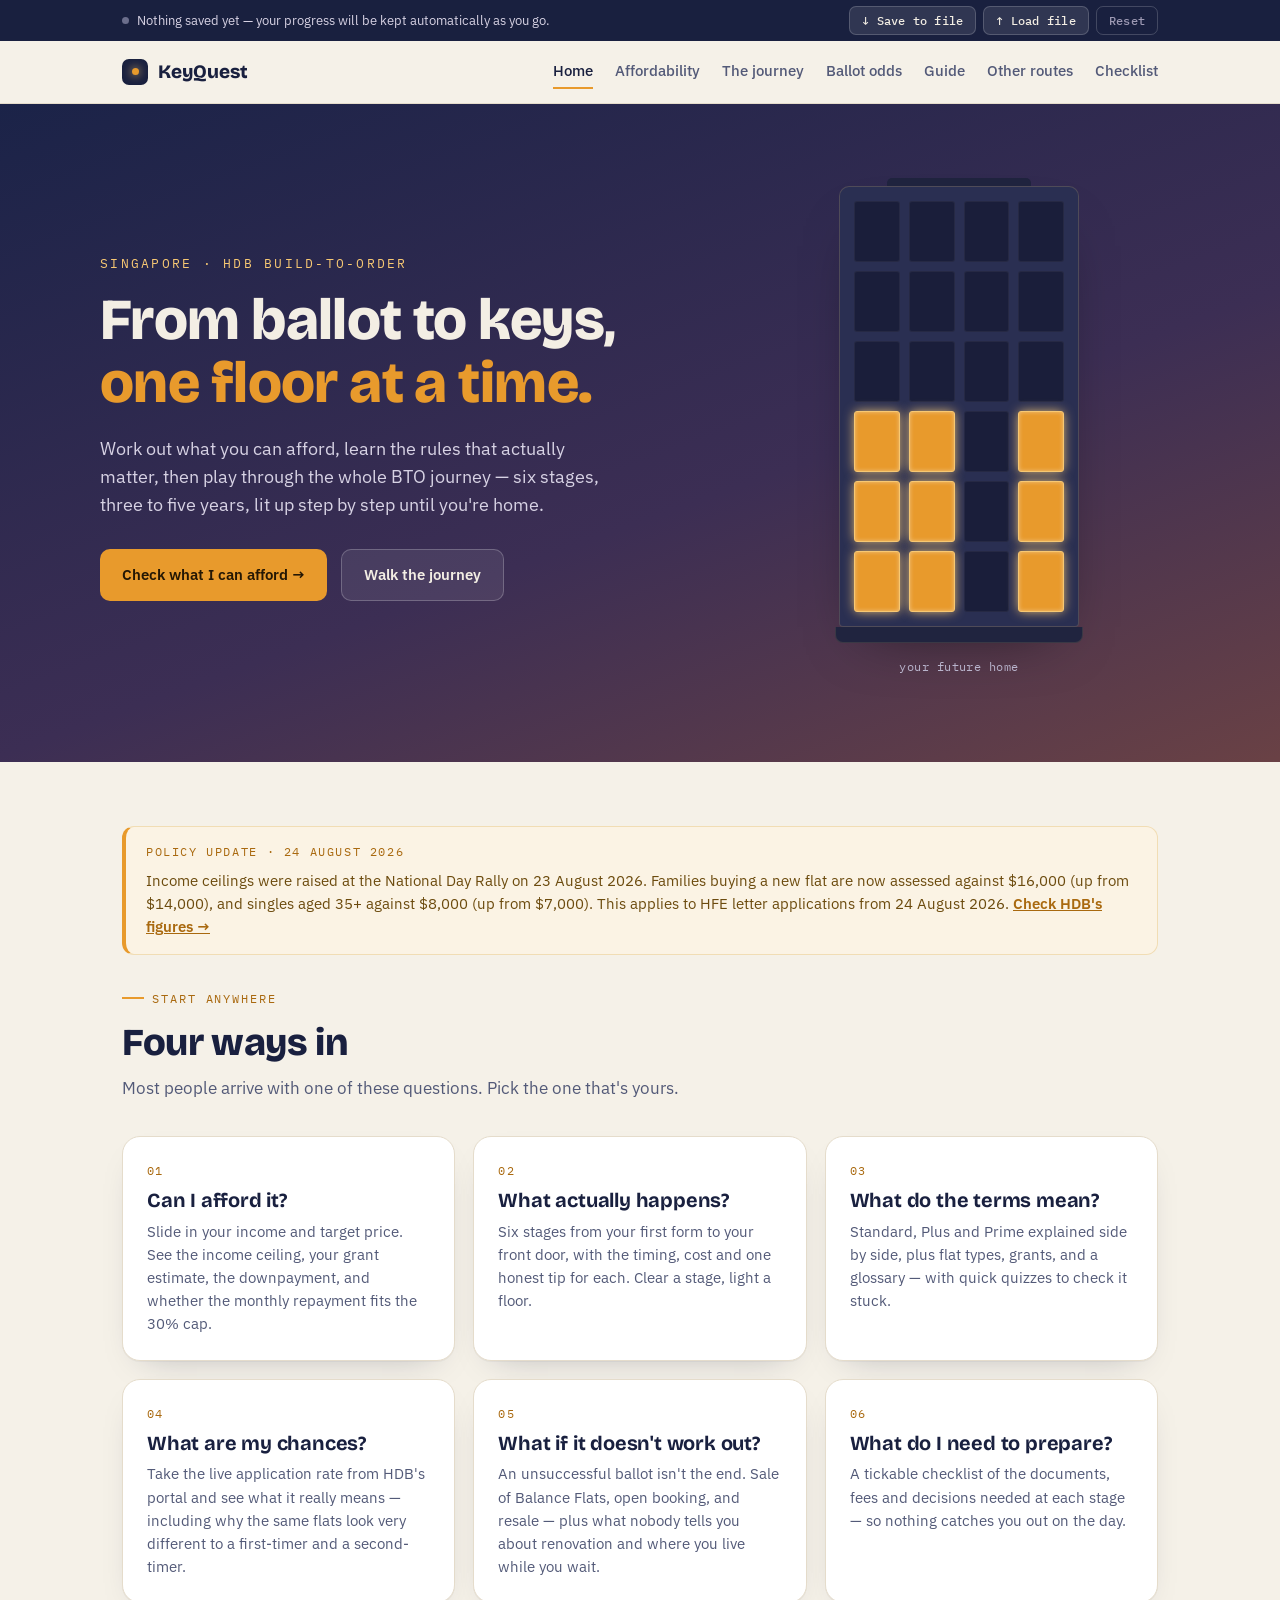
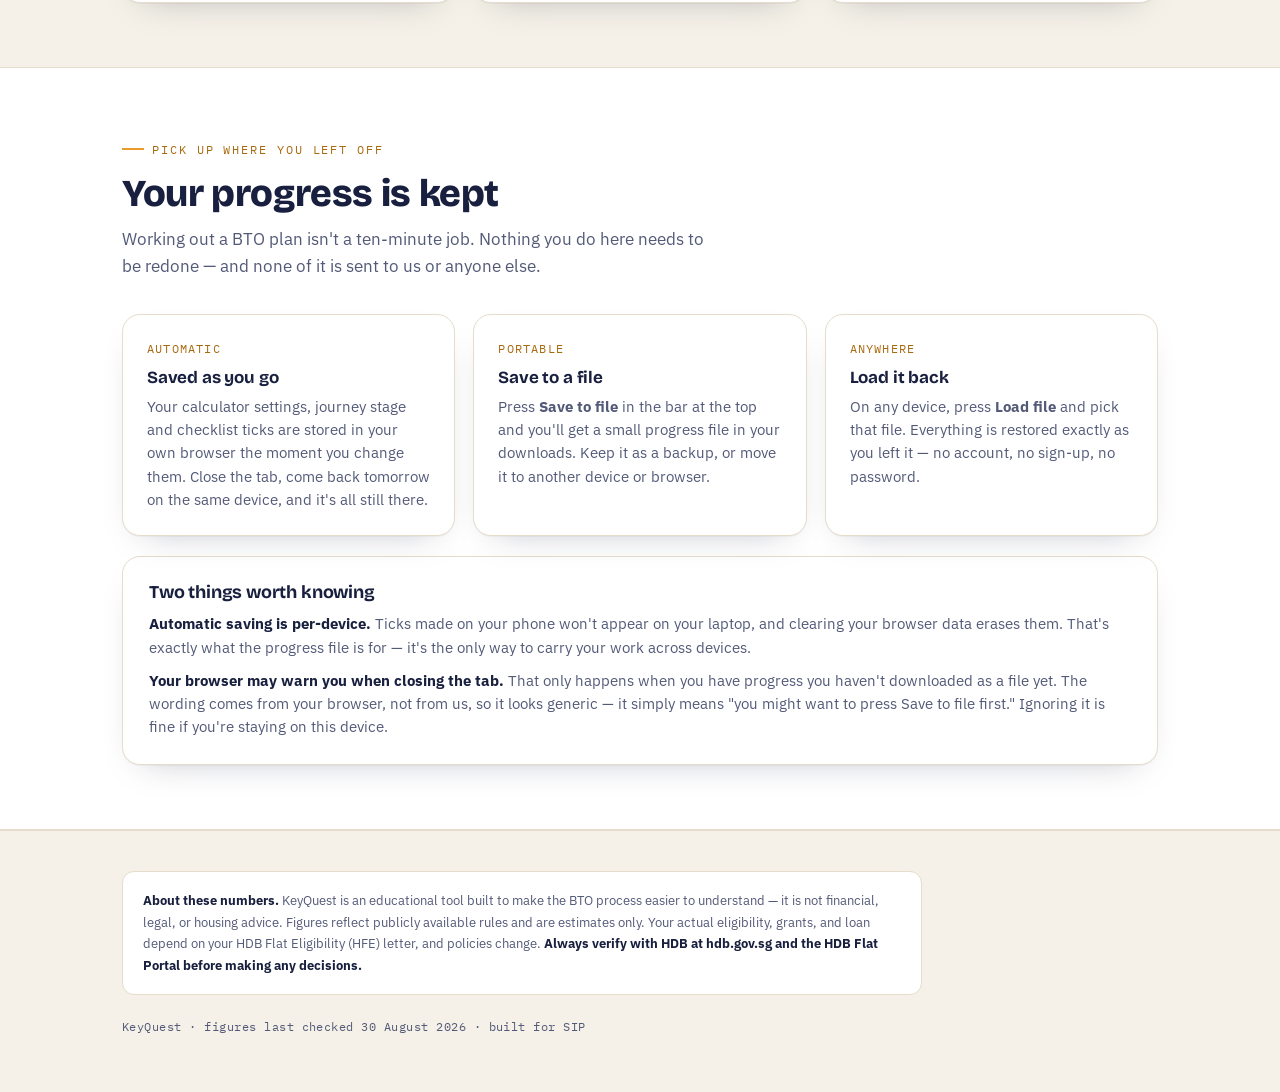
==== index.html @ 80fadc9e "list scheme can get priority access" ====
<!DOCTYPE html>
<html lang="en">
<head>
<meta charset="UTF-8">
<meta name="viewport" content="width=device-width, initial-scale=1.0">
<title>KeyQuest — Your BTO journey, from ballot to keys</title>
<meta name="description" content="An interactive guide to Singapore's HDB BTO process. Check what you can afford, walk through all six stages, and learn the rules before you apply.">
<!-- how the link looks when shared -->
<meta property="og:type" content="website">
<meta property="og:site_name" content="KeyQuest">
<meta property="og:title" content="KeyQuest — Your BTO journey, from ballot to keys">
<meta property="og:description" content="An interactive guide to Singapore's HDB BTO process. Check what you can afford, walk through all six stages, and learn the rules before you apply.">
<meta property="og:image" content="https://lekerxun149.github.io/SIP_BTO/img/preview.png">
<meta property="og:image:width" content="1200">
<meta property="og:image:height" content="630">
<meta property="og:url" content="https://lekerxun149.github.io/SIP_BTO/">
<meta name="twitter:card" content="summary_large_image">
<meta name="twitter:title" content="KeyQuest — Your BTO journey, from ballot to keys">
<meta name="twitter:description" content="An interactive guide to Singapore's HDB BTO process. Check what you can afford, walk through all six stages, and learn the rules before you apply.">
<meta name="twitter:image" content="https://lekerxun149.github.io/SIP_BTO/img/preview.png">
<link rel="icon" href="img/favicon.ico" sizes="any">
<link rel="icon" type="image/png" sizes="32x32" href="img/favicon-32.png">
<link rel="apple-touch-icon" href="img/apple-touch-icon.png">
<meta name="theme-color" content="#19203F">

<link rel="preconnect" href="https://fonts.googleapis.com">
<link rel="preconnect" href="https://fonts.gstatic.com" crossorigin>
<link href="https://fonts.googleapis.com/css2?family=Bricolage+Grotesque:opsz,wght@12..96,500;12..96,700;12..96,800&family=IBM+Plex+Mono:wght@400;500;600&family=IBM+Plex+Sans:wght@400;500;600&display=swap" rel="stylesheet">
<link rel="stylesheet" href="css/style.css?v=0.7">
</head>
<body>

<header class="hero">
  <div class="wrap hero-in">
    <div>
      <div class="eyebrow">Singapore · HDB Build-To-Order</div>
      <h1>From ballot to keys, <em>one floor at a time.</em></h1>
      <p>Work out what you can afford, learn the rules that actually matter, then play through the whole BTO journey — six stages, three to five years, lit up step by step until you're home.</p>
      <div class="cta-row">
        <a class="btn btn-amber" href="calculator.html">Check what I can afford →</a>
        <a class="btn btn-ghost" href="journey.html">Walk the journey</a>
      </div>
    </div>
    <div class="block" aria-hidden="true">
      <div class="block-cap"></div>
      <div class="block-body" id="heroBlock"></div>
      <div class="block-base"></div>
      <div class="block-label">your future home</div>
    </div>
  </div>
</header>

<section>
  <div class="wrap">
    <div class="notice-slot"></div>
    <div class="sec-head">
      <div class="sec-eyebrow">Start anywhere</div>
      <h2>Four ways in</h2>
      <p>Most people arrive with one of these questions. Pick the one that's yours.</p>
    </div>

    <div class="cards3">
      <a class="card" href="calculator.html">
        <div class="card-no">01</div>
        <h3>Can I afford it?</h3>
        <p>Slide in your income and target price. See the income ceiling, your grant estimate, the downpayment, and whether the monthly repayment fits the 30% cap.</p>
      </a>
      <a class="card" href="journey.html">
        <div class="card-no">02</div>
        <h3>What actually happens?</h3>
        <p>Six stages from your first form to your front door, with the timing, cost and one honest tip for each. Clear a stage, light a floor.</p>
      </a>
      <a class="card" href="guide.html">
        <div class="card-no">03</div>
        <h3>What do the terms mean?</h3>
        <p>Standard, Plus and Prime explained side by side, plus flat types, grants, and a glossary — with quick quizzes to check it stuck.</p>
      </a>
    </div>

    <div class="cards3" style="margin-top:18px">
      <a class="card" href="ballot.html">
        <div class="card-no">04</div>
        <h3>What are my chances?</h3>
        <p>Take the live application rate from HDB's portal and see what it really means — including why the same flats look very different to a first-timer and a second-timer.</p>
      </a>
      <a class="card" href="options.html">
        <div class="card-no">05</div>
        <h3>What if it doesn't work out?</h3>
        <p>An unsuccessful ballot isn't the end. Sale of Balance Flats, open booking, and resale — plus what nobody tells you about renovation and where you live while you wait.</p>
      </a>
      <a class="card" href="checklist.html">
        <div class="card-no">06</div>
        <h3>What do I need to prepare?</h3>
        <p>A tickable checklist of the documents, fees and decisions needed at each stage — so nothing catches you out on the day.</p>
      </a>
    </div>
  </div>
</section>

<section style="background:#fff; border-top:1px solid var(--line); border-bottom:1px solid var(--line)">
  <div class="wrap">
    <div class="sec-head">
      <div class="sec-eyebrow">Pick up where you left off</div>
      <h2>Your progress is kept</h2>
      <p>Working out a BTO plan isn't a ten-minute job. Nothing you do here needs to be redone — and none of it is sent to us or anyone else.</p>
    </div>

    <div class="save-explain">
      <div class="card">
        <div class="card-no">AUTOMATIC</div>
        <h3>Saved as you go</h3>
        <p>Your calculator settings, journey stage and checklist ticks are stored in your own browser the moment you change them. Close the tab, come back tomorrow on the same device, and it's all still there.</p>
      </div>
      <div class="card">
        <div class="card-no">PORTABLE</div>
        <h3>Save to a file</h3>
        <p>Press <b>Save to file</b> in the bar at the top and you'll get a small progress file in your downloads. Keep it as a backup, or move it to another device or browser.</p>
      </div>
      <div class="card">
        <div class="card-no">ANYWHERE</div>
        <h3>Load it back</h3>
        <p>On any device, press <b>Load file</b> and pick that file. Everything is restored exactly as you left it — no account, no sign-up, no password.</p>
      </div>
    </div>

    <div class="panel" style="margin-top:20px">
      <h3 style="font-size:18px; margin-bottom:10px">Two things worth knowing</h3>
      <p style="color:var(--ink-soft); font-size:14.5px; margin:0 0 10px">
        <b style="color:var(--ink)">Automatic saving is per-device.</b>
        Ticks made on your phone won't appear on your laptop, and clearing your browser data erases them.
        That's exactly what the progress file is for — it's the only way to carry your work across devices.
      </p>
      <p style="color:var(--ink-soft); font-size:14.5px; margin:0">
        <b style="color:var(--ink)">Your browser may warn you when closing the tab.</b>
        That only happens when you have progress you haven't downloaded as a file yet.
        The wording comes from your browser, not from us, so it looks generic — it simply means
        "you might want to press Save to file first." Ignoring it is fine if you're staying on this device.
      </p>
    </div>
  </div>
</section>

<script src="data/bto-data.js?v=0.7"></script>
<script src="js/block.js?v=0.7"></script>
<script src="js/progress.js?v=0.7"></script>
<script src="js/nav.js?v=0.7"></script>
<script src="js/sources.js?v=0.7"></script>
<script>
  const heroBlock = document.getElementById("heroBlock");
  buildBlock(heroBlock, 6, 4);
  lightFloors(heroBlock, 3);
</script>
</body>
</html>
---- css/style.css ----
/* ============================================================
   KeyQuest — shared stylesheet
   Every page loads this file. Edit colours/fonts here once
   and all five pages change together.
   ============================================================ */

:root{
  /* colour tokens */
  --paper:#F5F1E8; --surface:#FFFFFF; --ink:#19203F; --ink-soft:#535A78;
  --amber:#E89A2C; --amber-deep:#A9690F; --amber-glow:#F7C873;
  --line:#E5DCCB; --ok:#2E7D5B; --warn:#C2552E;
  --dusk-a:#1B2348; --dusk-b:#3C2E54; --dusk-c:#8A4F3A;
  /* shape tokens */
  --r:12px; --r-lg:18px;
  --shadow:0 1px 0 rgba(25,32,63,.04), 0 14px 34px -22px rgba(25,32,63,.35);
}

*{box-sizing:border-box}
html{scroll-behavior:smooth}
body{
  margin:0; background:var(--paper); color:var(--ink);
  font-family:"IBM Plex Sans",system-ui,sans-serif; line-height:1.6;
  -webkit-font-smoothing:antialiased;
}
h1,h2,h3{font-family:"Bricolage Grotesque",sans-serif; line-height:1.08; letter-spacing:-.01em; margin:0}
.mono{font-family:"IBM Plex Mono",monospace; font-variant-numeric:tabular-nums}
a{color:inherit}
.wrap{max-width:1080px; margin:0 auto; padding:0 22px}
:focus-visible{outline:3px solid var(--amber); outline-offset:2px; border-radius:4px}
@media(prefers-reduced-motion:reduce){*{transition:none!important; scroll-behavior:auto!important}}

/* ---------- shared nav (injected by js/nav.js) ---------- */
nav{position:sticky; top:0; z-index:50; background:rgba(245,241,232,.9);
  backdrop-filter:blur(10px); border-bottom:1px solid var(--line)}
.nav-in{display:flex; align-items:center; justify-content:space-between; height:62px; gap:16px}
.brand{display:flex; align-items:center; gap:10px; font-family:"Bricolage Grotesque",sans-serif;
  font-weight:800; font-size:19px; text-decoration:none; white-space:nowrap}
.key-dot{width:26px; height:26px; border-radius:7px; background:var(--ink); display:grid; place-items:center; flex:none}
.key-dot span{width:7px; height:7px; border-radius:50%; background:var(--amber); box-shadow:0 0 10px var(--amber-glow)}
.nav-links{display:flex; gap:22px; font-size:14.5px; font-weight:500; overflow-x:auto; scrollbar-width:none}
.nav-links::-webkit-scrollbar{display:none}
.nav-links a{text-decoration:none; color:var(--ink-soft); white-space:nowrap; padding:4px 0; border-bottom:2px solid transparent}
.nav-links a:hover{color:var(--ink)}
.nav-links a.active{color:var(--ink); border-bottom-color:var(--amber)}

/* ---------- page header (inner pages) ---------- */
.page-head{background:linear-gradient(160deg,var(--dusk-a) 0%,var(--dusk-b) 100%); color:#F3EEE4; padding:52px 0 56px}
.page-head h1{font-size:clamp(30px,4.6vw,44px); font-weight:800}
.page-head p{color:#D7D2E4; font-size:17px; max-width:56ch; margin:16px 0 0}
.eyebrow{font-family:"IBM Plex Mono",monospace; font-size:12.5px; letter-spacing:.18em;
  text-transform:uppercase; color:var(--amber-glow); margin-bottom:16px}

/* ---------- hero (homepage only) ---------- */
.hero{background:linear-gradient(160deg,var(--dusk-a) 0%,var(--dusk-b) 58%,var(--dusk-c) 130%); color:#F3EEE4; overflow:hidden}
.hero-in{display:grid; grid-template-columns:1.15fr .85fr; gap:40px; align-items:center; padding:74px 0 86px}
.hero h1{font-size:clamp(34px,5.4vw,58px); font-weight:800}
.hero h1 em{font-style:normal; color:var(--amber)}
.hero p{font-size:17.5px; color:#D7D2E4; max-width:46ch; margin:20px 0 30px}
@media(max-width:860px){.hero-in{grid-template-columns:1fr; padding:54px 0 64px}}

/* ---------- buttons ---------- */
.cta-row{display:flex; gap:14px; flex-wrap:wrap}
.btn{display:inline-flex; align-items:center; gap:9px; border:none; cursor:pointer; font-family:inherit;
  font-weight:600; font-size:15px; padding:13px 22px; border-radius:10px; text-decoration:none;
  transition:transform .15s ease, background .15s ease}
.btn-amber{background:var(--amber); color:#241704}
.btn-amber:hover{background:var(--amber-glow); transform:translateY(-1px)}
.btn-ghost{background:rgba(255,255,255,.08); color:#F3EEE4; border:1px solid rgba(255,255,255,.22)}
.btn-ghost:hover{background:rgba(255,255,255,.16)}
.btn-dark{background:var(--ink); color:#fff}
.btn-dark:hover{background:#272f55; transform:translateY(-1px)}
.btn-dark:disabled,.btn-line:disabled{opacity:.35; cursor:not-allowed; transform:none}
.btn-line{background:none; border:1px solid var(--line); color:var(--ink)}
.btn-line:hover{background:var(--paper)}

/* ---------- block facade (the signature element) ---------- */
.block{position:relative; margin:0 auto; width:240px}
.block-body{background:#2A2F52; border:1px solid rgba(247,200,115,.18); border-radius:10px 10px 4px 4px;
  padding:14px; box-shadow:0 30px 60px -30px rgba(0,0,0,.6)}
.floor{display:grid; grid-template-columns:repeat(4,1fr); gap:9px; margin-bottom:9px}
.floor:last-child{margin-bottom:0}
.win{aspect-ratio:3/4; border-radius:3px; background:#1A1E3A; border:1px solid rgba(255,255,255,.05);
  transition:background .5s ease, box-shadow .5s ease}
.floor.lit .win{background:var(--amber); border-color:var(--amber-glow);
  box-shadow:0 0 12px -1px var(--amber-glow), inset 0 0 4px rgba(255,255,255,.4)}
.floor.lit .win:nth-child(3){background:#1A1E3A; box-shadow:none; border-color:rgba(255,255,255,.05)}
.block-base{height:16px; background:#20243f; border-radius:0 0 8px 8px; margin:0 -4px;
  border:1px solid rgba(247,200,115,.12); border-top:none}
.block-cap{height:8px; width:60%; margin:0 auto; background:#20243f; border-radius:5px 5px 0 0}
.block-label{text-align:center; font-family:"IBM Plex Mono",monospace; font-size:12px; color:#B9B4CC;
  margin-top:14px; letter-spacing:.04em}

/* ---------- sections ---------- */
section{padding:64px 0}
.sec-head{max-width:60ch; margin-bottom:34px}
.sec-eyebrow{display:inline-flex; align-items:center; gap:8px; font-family:"IBM Plex Mono",monospace;
  font-size:12px; letter-spacing:.16em; text-transform:uppercase; color:var(--amber-deep); margin-bottom:14px}
.sec-eyebrow::before{content:""; width:22px; height:2px; background:var(--amber)}
.sec-head h2{font-size:clamp(26px,3.4vw,38px); font-weight:800}
.sec-head p{color:var(--ink-soft); font-size:17px; margin-top:12px}

/* ---------- cards & panels ---------- */
.panel{background:var(--surface); border:1px solid var(--line); border-radius:var(--r-lg);
  padding:26px; box-shadow:var(--shadow)}
.cards3{display:grid; grid-template-columns:repeat(3,1fr); gap:18px}
@media(max-width:820px){.cards3{grid-template-columns:1fr}}
.card{background:var(--surface); border:1px solid var(--line); border-radius:var(--r-lg);
  padding:24px; box-shadow:var(--shadow); text-decoration:none; display:block;
  transition:transform .15s ease, border-color .15s ease}
a.card:hover{transform:translateY(-3px); border-color:var(--amber)}
.card h3{font-size:20px; margin-bottom:8px}
.card p{color:var(--ink-soft); font-size:14.5px; margin:0}
.card .card-no{font-family:"IBM Plex Mono",monospace; font-size:12px; color:var(--amber-deep);
  letter-spacing:.1em; margin-bottom:10px}

/* ---------- form controls ---------- */
.field{margin-bottom:20px}
.field:last-child{margin-bottom:0}
.field label{display:flex; justify-content:space-between; align-items:baseline;
  font-weight:600; font-size:14.5px; margin-bottom:9px}
.field .val{font-family:"IBM Plex Mono",monospace; color:var(--amber-deep); font-size:15px}
input[type=range]{width:100%; height:6px; -webkit-appearance:none; appearance:none;
  background:var(--line); border-radius:99px; outline:none}
input[type=range]::-webkit-slider-thumb{-webkit-appearance:none; width:20px; height:20px; border-radius:50%;
  background:var(--amber); border:3px solid #fff; box-shadow:0 1px 6px rgba(168,105,15,.5); cursor:pointer}
input[type=range]::-moz-range-thumb{width:20px; height:20px; border-radius:50%; background:var(--amber);
  border:3px solid #fff; cursor:pointer}
.seg{display:inline-flex; background:var(--paper); border:1px solid var(--line);
  border-radius:9px; padding:3px; gap:3px; flex-wrap:wrap}
.seg button{border:none; background:none; font-family:inherit; font-weight:600; font-size:13.5px;
  color:var(--ink-soft); padding:7px 14px; border-radius:7px; cursor:pointer}
.seg button.on{background:var(--ink); color:#fff}
.hint{font-size:12.5px; color:var(--ink-soft); margin-top:7px}

/* ---------- calculator results ---------- */
.calc{display:grid; grid-template-columns:1fr 1.05fr; gap:26px; align-items:start}
@media(max-width:860px){.calc{grid-template-columns:1fr}}
.results{display:flex; flex-direction:column; gap:14px}
.verdict{border-radius:var(--r-lg); padding:20px 22px; border:1px solid var(--line);
  background:var(--surface); box-shadow:var(--shadow)}
.verdict.ok{border-color:#BFE0CF; background:#F2FAF6}
.verdict.no{border-color:#EBC6B6; background:#FCF3EF}
.verdict h3{font-size:20px; display:flex; align-items:center; gap:10px; flex-wrap:wrap}
.verdict p{margin:10px 0 0; font-size:14px; color:var(--ink-soft)}
.pill{font-family:"IBM Plex Mono",monospace; font-size:11.5px; font-weight:600;
  padding:3px 9px; border-radius:99px; letter-spacing:.03em}
.pill.ok{background:#DCEFE5; color:#1F5B40}
.pill.no{background:#F4DACE; color:#8E3A1B}
.grid2{display:grid; grid-template-columns:1fr 1fr; gap:14px}
@media(max-width:430px){.grid2{grid-template-columns:1fr}}
.stat{background:var(--surface); border:1px solid var(--line); border-radius:var(--r); padding:16px 18px}
.stat .k{font-size:12.5px; color:var(--ink-soft); font-weight:500}
.stat .v{font-family:"IBM Plex Mono",monospace; font-size:23px; font-weight:600; margin-top:4px; letter-spacing:-.01em}
.stat .sub{font-size:12px; color:var(--ink-soft); margin-top:3px}
.stat .v.warn{color:var(--warn)}
.stat .v.ok{color:var(--ok)}
.msr-bar{height:10px; border-radius:99px; background:var(--line); overflow:hidden; margin-top:10px}
.msr-fill{height:100%; width:0; border-radius:99px; background:var(--ok); transition:width .5s ease, background .3s ease}

/* ---------- journey ---------- */
.jcols{display:grid; grid-template-columns:300px 1fr; gap:40px; align-items:start}
@media(max-width:860px){.jcols{grid-template-columns:1fr}}
.jblock-card{background:linear-gradient(165deg,var(--dusk-a),var(--dusk-b)); border-radius:var(--r-lg);
  padding:28px 24px 22px; position:sticky; top:80px}
.jprogress{margin-top:18px; color:#CFC9DE; font-family:"IBM Plex Mono",monospace; font-size:12.5px; text-align:center}
.jbar{height:7px; border-radius:99px; background:rgba(255,255,255,.12); overflow:hidden; margin-top:10px}
.jbar-fill{height:100%; width:0; background:linear-gradient(90deg,var(--amber),var(--amber-glow));
  border-radius:99px; transition:width .5s ease}
.stage-card{background:var(--surface); border:1px solid var(--line); border-radius:var(--r-lg);
  padding:30px; box-shadow:var(--shadow); min-height:360px; display:flex; flex-direction:column}
.stage-no{font-family:"IBM Plex Mono",monospace; font-size:13px; color:var(--amber-deep); letter-spacing:.1em}
.stage-card h3{font-size:26px; font-weight:800; margin:8px 0 4px}
.stage-meta{display:flex; gap:8px; flex-wrap:wrap; margin:14px 0 18px}
.tag{font-family:"IBM Plex Mono",monospace; font-size:11.5px; padding:5px 11px; border-radius:99px;
  background:var(--paper); border:1px solid var(--line); color:var(--ink-soft)}
.stage-card>p{font-size:15.5px; color:#3b4060; margin:0 0 16px}
.tip{background:#FBF3E4; border:1px solid #F1DDB4; border-radius:var(--r); padding:13px 15px;
  font-size:13.5px; color:#7A5510; margin-top:auto}
.tip b{color:var(--amber-deep)}
.jnav{display:flex; justify-content:space-between; gap:12px; margin-top:20px}
.win-celebrate{text-align:center; padding:8px 0; margin:auto}
.win-celebrate .big{font-size:46px; line-height:1}
.win-celebrate h3{font-size:24px; margin:10px 0 4px}
.win-celebrate p{color:var(--ink-soft); font-size:14.5px; margin:0}

/* ---------- guide: comparison table ---------- */
.table-scroll{overflow-x:auto; border:1px solid var(--line); border-radius:var(--r-lg); background:var(--surface)}
table{width:100%; border-collapse:collapse; min-width:600px}
th,td{text-align:left; padding:14px 18px; border-bottom:1px solid var(--line); font-size:14.5px; vertical-align:top}
thead th{background:var(--paper); font-family:"Bricolage Grotesque",sans-serif; font-size:15px; font-weight:700}
tbody tr:last-child td{border-bottom:none}
td:first-child,th:first-child{font-weight:600}

/* ---------- guide: definition list ---------- */
.terms{display:grid; grid-template-columns:1fr 1fr; gap:14px}
@media(max-width:760px){.terms{grid-template-columns:1fr}}
.term{background:var(--surface); border:1px solid var(--line); border-radius:var(--r); padding:16px 18px}
.term dt{font-family:"IBM Plex Mono",monospace; font-weight:600; font-size:14px; color:var(--amber-deep)}
.term dd{margin:6px 0 0; font-size:14px; color:var(--ink-soft)}

/* ---------- quiz ---------- */
.quiz{background:var(--surface); border:1px solid var(--line); border-left:4px solid var(--amber);
  border-radius:var(--r-lg); padding:24px; box-shadow:var(--shadow); margin-top:26px}
.quiz-label{font-family:"IBM Plex Mono",monospace; font-size:11.5px; letter-spacing:.16em;
  text-transform:uppercase; color:var(--amber-deep); margin-bottom:12px}
.quiz-q{font-family:"Bricolage Grotesque",sans-serif; font-weight:700; font-size:18px; margin-bottom:16px}
.quiz-opts{display:flex; flex-direction:column; gap:9px}
.quiz-opt{text-align:left; background:var(--paper); border:1px solid var(--line); border-radius:10px;
  padding:12px 15px; font-family:inherit; font-size:14.5px; color:var(--ink); cursor:pointer;
  transition:border-color .15s ease, background .15s ease}
.quiz-opt:hover:not(:disabled){border-color:var(--amber)}
.quiz-opt:disabled{cursor:default}
.quiz-opt.right{background:#EAF6F0; border-color:var(--ok); font-weight:600}
.quiz-opt.wrong{background:#FBEEE8; border-color:var(--warn)}
.quiz-fb{margin-top:14px; font-size:14px; padding:12px 15px; border-radius:10px; display:none}
.quiz-fb.show{display:block}
.quiz-fb.right{background:#EAF6F0; color:#1F5B40}
.quiz-fb.wrong{background:#FBEEE8; color:#8E3A1B}

/* ---------- checklist ---------- */
.check-stage{background:var(--surface); border:1px solid var(--line); border-radius:var(--r-lg);
  padding:24px; box-shadow:var(--shadow); margin-bottom:18px}
.check-stage h3{font-size:20px; margin-bottom:4px}
.check-stage .when{font-family:"IBM Plex Mono",monospace; font-size:12.5px; color:var(--amber-deep); margin-bottom:14px}
.check-list{list-style:none; padding:0; margin:0}
.check-list li{display:flex; gap:11px; align-items:flex-start; padding:9px 0; border-bottom:1px dashed var(--line); font-size:14.5px}
.check-list li:last-child{border-bottom:none}
.check-list input[type=checkbox]{width:18px; height:18px; margin-top:2px; accent-color:var(--amber); flex:none; cursor:pointer}
.check-list label{cursor:pointer}
.check-list input:checked + label{color:var(--ink-soft); text-decoration:line-through}

/* ---------- footer ---------- */
footer{padding:40px 0 56px; color:var(--ink-soft); font-size:13px; border-top:1px solid var(--line)}
.disclaimer{background:var(--surface); border:1px solid var(--line); border-radius:var(--r);
  padding:18px 20px; max-width:800px; line-height:1.65}
.disclaimer b{color:var(--ink)}
.foot-mark{margin-top:22px; font-family:"IBM Plex Mono",monospace; font-size:12px; letter-spacing:.04em}

/* ============================================================
   Progress save bar — sits above the nav on every page
   ============================================================ */
.save-bar{background:var(--ink); color:#D7D2E4; font-size:12.5px; position:relative; z-index:60}
.save-in{display:flex; align-items:center; justify-content:space-between; gap:14px;
  min-height:40px; padding-top:6px; padding-bottom:6px; flex-wrap:wrap}
.save-status{display:flex; align-items:center; gap:8px; line-height:1.4}
.save-status .dot{width:7px; height:7px; border-radius:50%; flex:none}
.save-status .dot.idle{background:#6B6E8C}
.save-status .dot.warn{background:var(--amber); box-shadow:0 0 8px var(--amber)}
.save-status .dot.ok{background:#5BC08E}
.save-actions{display:flex; gap:7px; flex-wrap:wrap}
.save-btn{font-family:"IBM Plex Mono",monospace; font-size:11.5px; font-weight:500; letter-spacing:.02em;
  background:rgba(255,255,255,.1); color:#F3EEE4; border:1px solid rgba(255,255,255,.18);
  padding:6px 12px; border-radius:7px; cursor:pointer; white-space:nowrap; transition:background .15s ease}
.save-btn:hover{background:rgba(255,255,255,.2)}
.save-btn.ghost{background:none; color:#9E9AB4}
.save-btn.ghost:hover{background:rgba(255,255,255,.08); color:#F3EEE4}
.save-flash{max-height:0; overflow:hidden; background:var(--ok); color:#fff; text-align:center;
  font-size:12.5px; transition:max-height .25s ease, padding .25s ease; padding:0 12px}
.save-flash.show{max-height:44px; padding:9px 12px}
.save-flash.error{background:var(--warn)}
nav{top:0}
@media(max-width:620px){
  .save-in{justify-content:center; text-align:center}
  .save-status{font-size:11.5px; justify-content:center}
}

/* explainer panel about saving */
.save-explain{display:grid; grid-template-columns:repeat(3,1fr); gap:18px; margin-top:8px}
@media(max-width:820px){.save-explain{grid-template-columns:1fr}}
.save-explain .card h3{font-size:17px}
.save-explain .card .card-no{color:var(--amber-deep)}

/* ============================================================
   Sources and policy notice
   ============================================================ */
.notice{background:#FBF3E4; border:1px solid #F1DDB4; border-left:4px solid var(--amber);
  border-radius:var(--r); padding:16px 20px; margin-bottom:26px}
.notice .n-label{font-family:"IBM Plex Mono",monospace; font-size:11.5px; letter-spacing:.14em;
  text-transform:uppercase; color:var(--amber-deep); margin-bottom:7px}
.notice p{margin:0; font-size:14.5px; color:#6C4B0E; line-height:1.6}
.notice a{color:var(--amber-deep); font-weight:600}

.src-line{font-size:12.5px; color:var(--ink-soft); margin-top:10px; display:flex;
  align-items:baseline; gap:7px; flex-wrap:wrap}
.src-line::before{content:"Source"; font-family:"IBM Plex Mono",monospace; font-size:10.5px;
  letter-spacing:.12em; text-transform:uppercase; color:var(--amber-deep);
  border:1px solid var(--line); border-radius:99px; padding:2px 8px; background:var(--surface)}
.src-line a{color:var(--ink-soft); text-decoration:underline; text-underline-offset:2px}
.src-line a:hover{color:var(--amber-deep)}

.src-list{display:grid; grid-template-columns:1fr 1fr; gap:10px; margin-top:6px}
@media(max-width:760px){.src-list{grid-template-columns:1fr}}
.src-item{background:var(--surface); border:1px solid var(--line); border-radius:var(--r);
  padding:13px 16px; font-size:14px; text-decoration:none; display:flex; justify-content:space-between;
  align-items:center; gap:12px; transition:border-color .15s ease}
.src-item:hover{border-color:var(--amber)}
.src-item .arrow{color:var(--amber-deep); font-size:15px; flex:none}
.src-note{font-size:13px; color:var(--ink-soft); margin-top:16px; max-width:70ch}

/* ============================================================
   Ballot simulator
   ============================================================ */
.portal-cta{display:flex; align-items:center; justify-content:space-between; gap:20px;
  flex-wrap:wrap; padding-bottom:20px; border-bottom:1px solid var(--line)}

.how-list{margin:0; padding-left:22px; color:#3b4060}
.how-list li{font-size:14.5px; margin-bottom:11px; line-height:1.6; padding-left:4px}
.how-list li:last-child{margin-bottom:0}
.how-list li::marker{color:var(--amber-deep); font-family:"IBM Plex Mono",monospace; font-size:13px}
.how-list b{color:var(--ink)}

.rate-input{display:flex; align-items:center; gap:12px}
.rate-input input{font-family:"IBM Plex Mono",monospace; font-size:28px; font-weight:600;
  width:130px; padding:10px 14px; border:1px solid var(--line); border-radius:10px;
  background:var(--paper); color:var(--ink); text-align:center}
.rate-input input:focus{outline:3px solid var(--amber); outline-offset:1px; background:#fff}
.rate-x{font-family:"IBM Plex Mono",monospace; font-size:14px; color:var(--ink-soft)}

.seg-wrap{display:flex; flex-wrap:wrap; gap:3px}
.seg-wrap button{font-size:13px}

.ex-grid{display:grid; grid-template-columns:repeat(auto-fill,minmax(280px,1fr)); gap:12px}
.ex-btn{display:flex; align-items:center; justify-content:space-between; gap:14px; text-align:left;
  background:var(--surface); border:1px solid var(--line); border-radius:var(--r); padding:15px 18px;
  font-family:inherit; font-size:14px; color:var(--ink); cursor:pointer;
  transition:border-color .15s ease, transform .15s ease}
.ex-btn:hover{border-color:var(--amber); transform:translateY(-2px)}
.ex-btn.on{border-color:var(--amber); background:#FBF3E4}
.ex-name{line-height:1.4}
.ex-rate{font-size:17px; font-weight:600; color:var(--amber-deep); flex:none}

.ex-note{max-height:0; overflow:hidden; opacity:0; transition:max-height .3s ease, opacity .3s ease,
  padding .3s ease, margin .3s ease; background:#FBF3E4; border-radius:var(--r); font-size:14px;
  color:#7A5510; padding:0 18px; margin-top:0}
.ex-note.show{max-height:200px; opacity:1; padding:15px 18px; margin-top:14px;
  border:1px solid #F1DDB4}
.ex-note b{color:var(--amber-deep)}
.ex-src{display:block; margin-top:7px; font-size:12.5px; opacity:.85}

@media(max-width:520px){
  .portal-cta{flex-direction:column; align-items:stretch}
  .portal-cta .btn{justify-content:center}
}

/* ============================================================
   Paired slider + manual number input
   ============================================================ */
.num-row{display:flex; justify-content:flex-end; margin-bottom:10px}
.num-box{display:inline-flex; align-items:center; gap:2px; background:var(--paper);
  border:1px solid var(--line); border-radius:9px; padding:5px 11px;
  transition:border-color .15s ease, background .15s ease}
.num-box:focus-within{border-color:var(--amber); background:#fff}
.num-pre,.num-suf{font-family:"IBM Plex Mono",monospace; font-size:13px; color:var(--ink-soft); flex:none}
.num-box input{font-family:"IBM Plex Mono",monospace; font-size:16px; font-weight:600;
  color:var(--amber-deep); background:none; border:none; outline:none; width:88px; text-align:right;
  padding:0; -moz-appearance:textfield}
.num-box input::-webkit-outer-spin-button,
.num-box input::-webkit-inner-spin-button{-webkit-appearance:none; margin:0}
.field label{display:block}

/* ============================================================
   Options page — routes and practical cards
   ============================================================ */
.routes{display:flex; flex-direction:column; gap:14px}
.route{background:var(--surface); border:1px solid var(--line); border-radius:var(--r-lg);
  padding:24px; box-shadow:var(--shadow)}
.route-head{display:flex; align-items:center; gap:12px; flex-wrap:wrap; margin-bottom:12px}
.route-no{font-size:13px; color:var(--amber-deep); letter-spacing:.1em; flex:none}
.route-head h3{font-size:20px; margin:0; flex:1; min-width:200px}
.route-what{font-size:15.5px; color:#3b4060; margin:0 0 16px}
.route-cols{display:grid; grid-template-columns:1fr 1fr; gap:14px}
@media(max-width:700px){.route-cols{grid-template-columns:1fr}}
.route-why,.route-watch{font-size:14px; line-height:1.6; padding:14px 16px; border-radius:var(--r)}
.route-why{background:#F2FAF6; border:1px solid #BFE0CF; color:#245943}
.route-watch{background:#FBF3E4; border:1px solid #F1DDB4; color:#7A5510}
.route-why b,.route-watch b{display:block; font-family:"IBM Plex Mono",monospace; font-size:11px;
  letter-spacing:.13em; text-transform:uppercase; margin-bottom:6px; opacity:.8}

.practical{display:grid; grid-template-columns:repeat(3,1fr); gap:18px}
@media(max-width:900px){.practical{grid-template-columns:1fr}}
.practical .card h3{font-size:18px; margin-bottom:8px}

/* typed value sits past the slider's range — the slider is pinned, so
   flag the box to explain why the thumb has stopped moving */
.num-box.beyond{border-color:var(--amber); background:#FBF3E4}
.num-box.beyond input{color:var(--amber-deep)}
.num-box.beyond::after{content:"beyond slider"; font-family:"IBM Plex Mono",monospace;
  font-size:10px; letter-spacing:.06em; color:var(--amber-deep); opacity:.8; margin-left:6px}

/* ============================================================
   Priority schemes
   ============================================================ */
.chance-cell{font-size:19px; font-weight:600; color:var(--amber-deep); text-align:center}
.schemes{display:grid; grid-template-columns:1fr 1fr; gap:14px}
@media(max-width:820px){.schemes{grid-template-columns:1fr}}
.scheme{background:var(--surface); border:1px solid var(--line); border-radius:var(--r-lg);
  padding:20px 22px; box-shadow:var(--shadow)}
.scheme-head{display:flex; align-items:flex-start; justify-content:space-between; gap:12px;
  flex-wrap:wrap; margin-bottom:12px}
.scheme-head h4{font-family:"Bricolage Grotesque",sans-serif; font-weight:700; font-size:17px;
  margin:0; line-height:1.2; flex:1; min-width:180px}
.scheme-head .tag{flex:none; background:#FBF3E4; border-color:#F1DDB4; color:var(--amber-deep)}
.scheme-who{font-size:14px; color:#3b4060; margin:0 0 10px; line-height:1.55}
.scheme-who b{font-family:"IBM Plex Mono",monospace; font-size:11px; letter-spacing:.13em;
  text-transform:uppercase; color:var(--amber-deep); margin-right:6px}
.scheme-note{font-size:13.5px; color:var(--ink-soft); margin:0; line-height:1.55;
  padding-top:10px; border-top:1px dashed var(--line)}
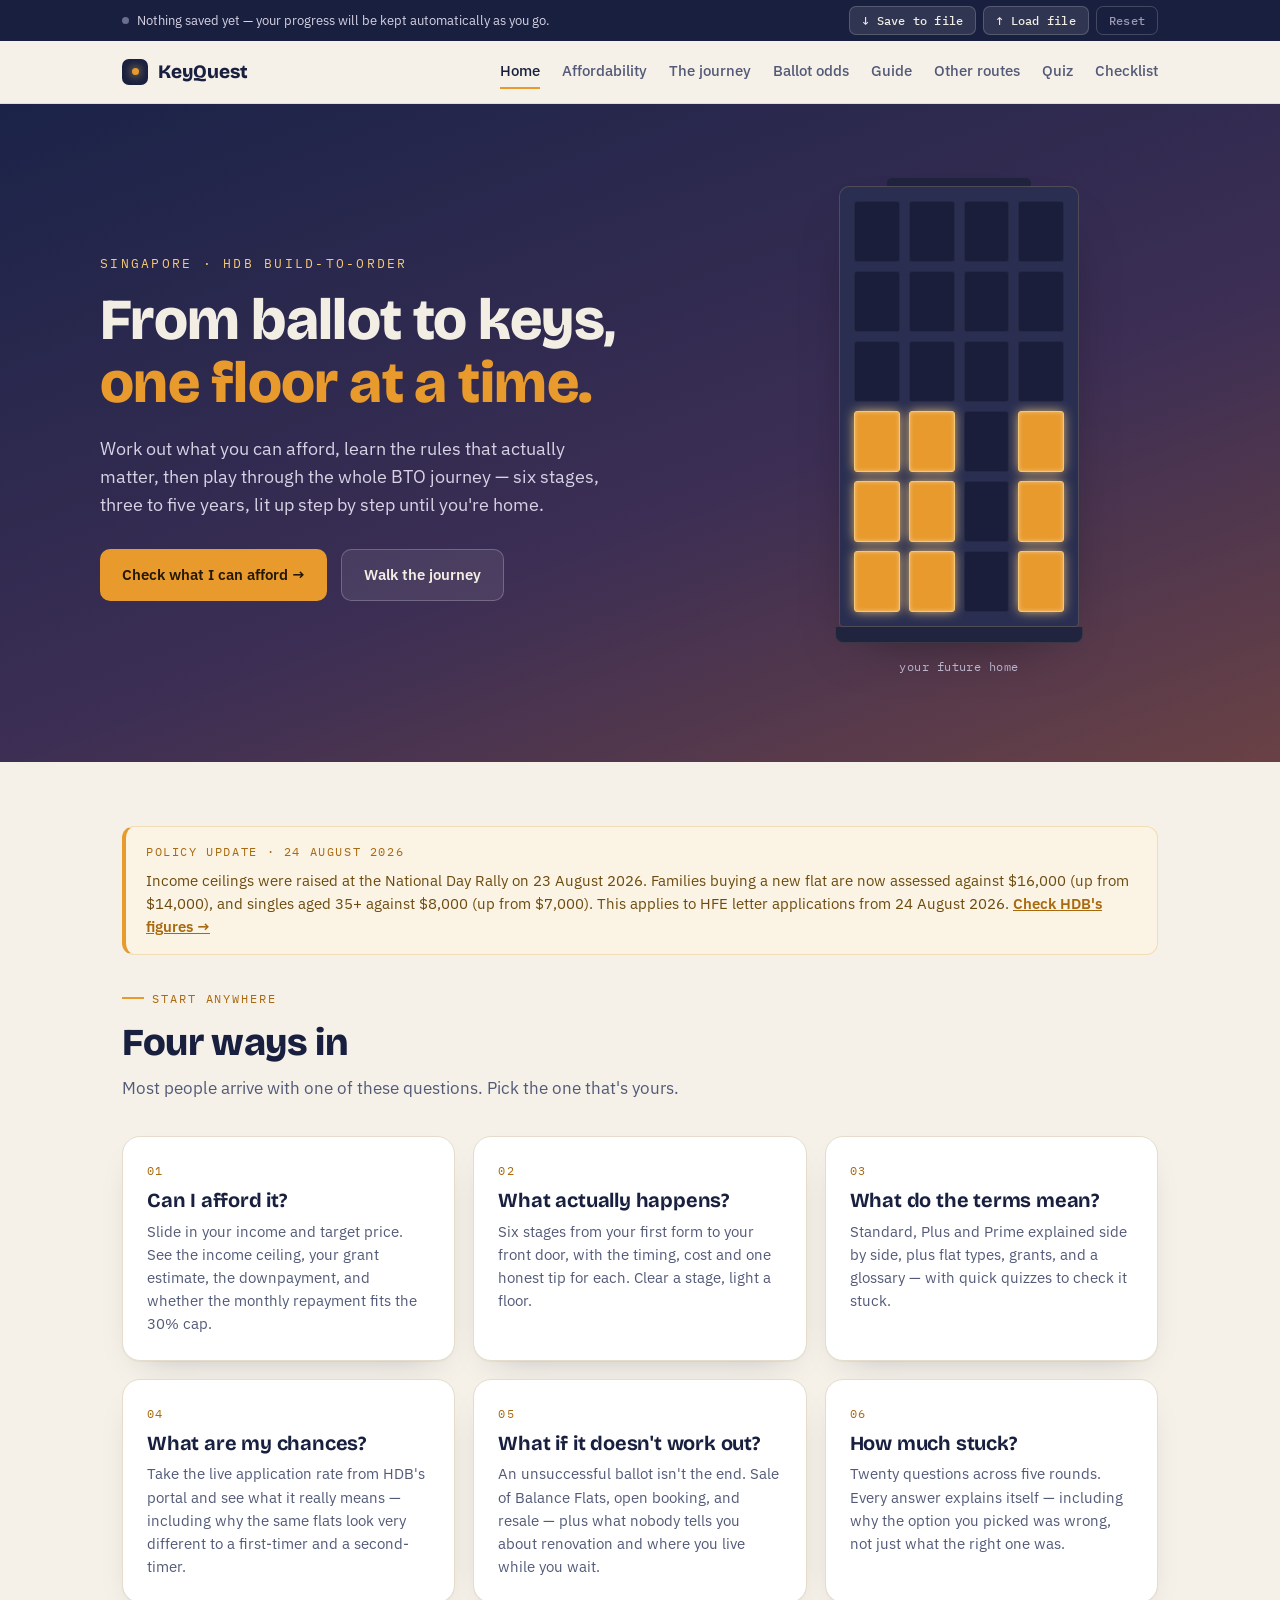
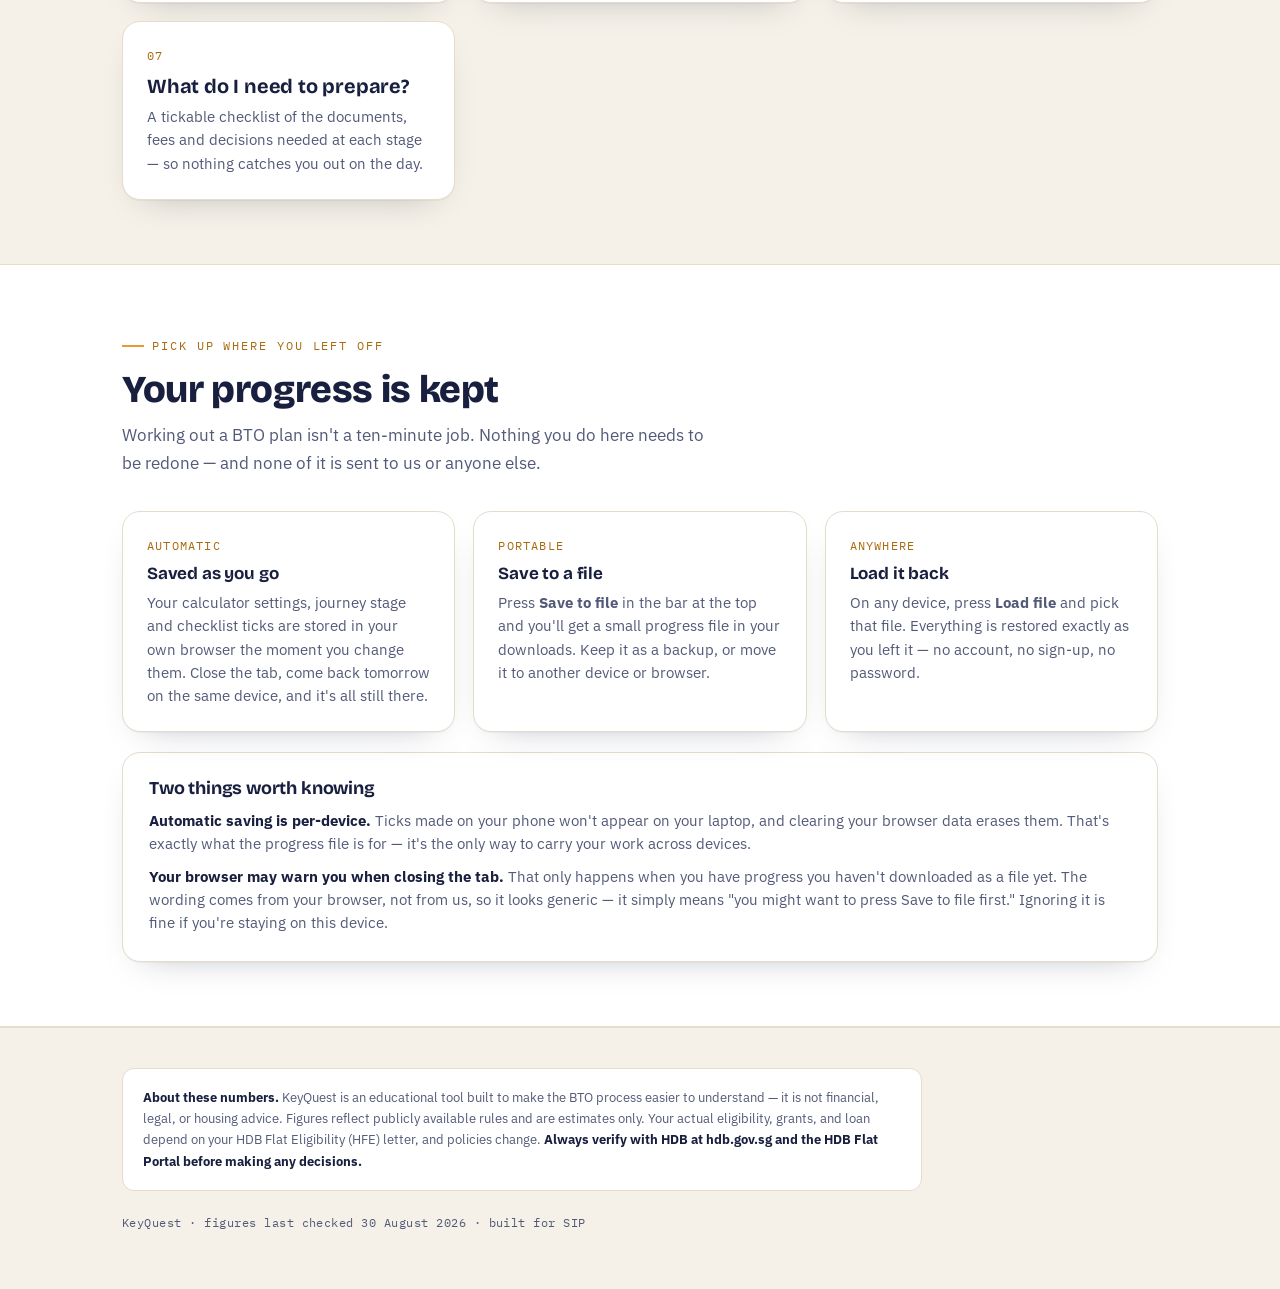
==== commit 9fa25eff: "add quiz tab and show reason of correct and incorrect answer" ====
--- a/index.html
+++ b/index.html
@@ -26,7 +26,7 @@
 <link rel="preconnect" href="https://fonts.googleapis.com">
 <link rel="preconnect" href="https://fonts.gstatic.com" crossorigin>
 <link href="https://fonts.googleapis.com/css2?family=Bricolage+Grotesque:opsz,wght@12..96,500;12..96,700;12..96,800&family=IBM+Plex+Mono:wght@400;500;600&family=IBM+Plex+Sans:wght@400;500;600&display=swap" rel="stylesheet">
-<link rel="stylesheet" href="css/style.css?v=0.7">
+<link rel="stylesheet" href="css/style.css?v=0.8">
 </head>
 <body>
 
@@ -88,8 +88,13 @@
         <h3>What if it doesn't work out?</h3>
         <p>An unsuccessful ballot isn't the end. Sale of Balance Flats, open booking, and resale — plus what nobody tells you about renovation and where you live while you wait.</p>
       </a>
+      <a class="card" href="quiz.html">
+        <div class="card-no">06</div>
+        <h3>How much stuck?</h3>
+        <p>Twenty questions across five rounds. Every answer explains itself — including why the option you picked was wrong, not just what the right one was.</p>
+      </a>
       <a class="card" href="checklist.html">
-        <div class="card-no">06</div>
+        <div class="card-no">07</div>
         <h3>What do I need to prepare?</h3>
         <p>A tickable checklist of the documents, fees and decisions needed at each stage — so nothing catches you out on the day.</p>
       </a>
@@ -140,11 +145,11 @@
   </div>
 </section>
 
-<script src="data/bto-data.js?v=0.7"></script>
-<script src="js/block.js?v=0.7"></script>
-<script src="js/progress.js?v=0.7"></script>
-<script src="js/nav.js?v=0.7"></script>
-<script src="js/sources.js?v=0.7"></script>
+<script src="data/bto-data.js?v=0.8"></script>
+<script src="js/block.js?v=0.8"></script>
+<script src="js/progress.js?v=0.8"></script>
+<script src="js/nav.js?v=0.8"></script>
+<script src="js/sources.js?v=0.8"></script>
 <script>
   const heroBlock = document.getElementById("heroBlock");
   buildBlock(heroBlock, 6, 4);
--- a/css/style.css
+++ b/css/style.css
@@ -198,25 +198,6 @@
 .term dt{font-family:"IBM Plex Mono",monospace; font-weight:600; font-size:14px; color:var(--amber-deep)}
 .term dd{margin:6px 0 0; font-size:14px; color:var(--ink-soft)}
 
-/* ---------- quiz ---------- */
-.quiz{background:var(--surface); border:1px solid var(--line); border-left:4px solid var(--amber);
-  border-radius:var(--r-lg); padding:24px; box-shadow:var(--shadow); margin-top:26px}
-.quiz-label{font-family:"IBM Plex Mono",monospace; font-size:11.5px; letter-spacing:.16em;
-  text-transform:uppercase; color:var(--amber-deep); margin-bottom:12px}
-.quiz-q{font-family:"Bricolage Grotesque",sans-serif; font-weight:700; font-size:18px; margin-bottom:16px}
-.quiz-opts{display:flex; flex-direction:column; gap:9px}
-.quiz-opt{text-align:left; background:var(--paper); border:1px solid var(--line); border-radius:10px;
-  padding:12px 15px; font-family:inherit; font-size:14.5px; color:var(--ink); cursor:pointer;
-  transition:border-color .15s ease, background .15s ease}
-.quiz-opt:hover:not(:disabled){border-color:var(--amber)}
-.quiz-opt:disabled{cursor:default}
-.quiz-opt.right{background:#EAF6F0; border-color:var(--ok); font-weight:600}
-.quiz-opt.wrong{background:#FBEEE8; border-color:var(--warn)}
-.quiz-fb{margin-top:14px; font-size:14px; padding:12px 15px; border-radius:10px; display:none}
-.quiz-fb.show{display:block}
-.quiz-fb.right{background:#EAF6F0; color:#1F5B40}
-.quiz-fb.wrong{background:#FBEEE8; color:#8E3A1B}
-
 /* ---------- checklist ---------- */
 .check-stage{background:var(--surface); border:1px solid var(--line); border-radius:var(--r-lg);
   padding:24px; box-shadow:var(--shadow); margin-bottom:18px}
@@ -405,3 +386,81 @@
   text-transform:uppercase; color:var(--amber-deep); margin-right:6px}
 .scheme-note{font-size:13.5px; color:var(--ink-soft); margin:0; line-height:1.55;
   padding-top:10px; border-top:1px dashed var(--line)}
+
+/* ============================================================
+   Quiz page
+   ============================================================ */
+.q-header{background:var(--surface); border:1px solid var(--line); border-radius:var(--r-lg);
+  padding:20px 22px; box-shadow:var(--shadow); margin-bottom:18px}
+.q-header-top{display:flex; justify-content:space-between; align-items:baseline; margin-bottom:10px}
+.q-stat{font-size:13px; color:var(--ink-soft)}
+.q-stat.score{font-size:16px; font-weight:600; color:var(--amber-deep)}
+.q-rounds{display:grid; grid-template-columns:repeat(5,1fr); gap:8px; margin-top:16px}
+@media(max-width:760px){.q-rounds{grid-template-columns:repeat(2,1fr)}}
+.round-pip{display:flex; flex-direction:column; align-items:flex-start; gap:3px; text-align:left;
+  background:var(--paper); border:1px solid var(--line); border-radius:10px; padding:9px 12px;
+  font-family:inherit; cursor:pointer; transition:border-color .15s ease, background .15s ease}
+.round-pip:hover{border-color:var(--amber)}
+.round-pip.active{border-color:var(--amber); background:#FBF3E4}
+.round-pip.done{background:#F2FAF6; border-color:#BFE0CF}
+.round-pip.done.active{border-color:var(--amber)}
+.pip-title{font-size:12.5px; font-weight:600; color:var(--ink); line-height:1.3}
+.pip-score{font-size:12px; color:var(--ink-soft)}
+.round-pip.done .pip-score{color:var(--ok)}
+
+.q-card{background:var(--surface); border:1px solid var(--line); border-radius:var(--r-lg);
+  padding:30px; box-shadow:var(--shadow); min-height:400px; display:flex; flex-direction:column}
+@media(max-width:520px){.q-card{padding:22px}}
+.q-meta{display:flex; justify-content:space-between; align-items:baseline; gap:12px;
+  font-size:12px; letter-spacing:.06em; margin-bottom:14px}
+.q-round{color:var(--amber-deep); text-transform:uppercase; letter-spacing:.13em; font-size:11.5px}
+.q-count{color:var(--ink-soft)}
+.q-text{font-size:22px; font-weight:700; line-height:1.3; margin-bottom:22px}
+@media(max-width:520px){.q-text{font-size:19px}}
+
+.q-opts{display:flex; flex-direction:column; gap:10px}
+.quiz-opt{display:flex; align-items:flex-start; gap:12px; text-align:left; width:100%;
+  background:var(--paper); border:1px solid var(--line); border-radius:11px; padding:14px 16px;
+  font-family:inherit; font-size:15px; color:var(--ink); cursor:pointer;
+  transition:border-color .15s ease, background .15s ease, opacity .2s ease}
+.quiz-opt:hover:not(:disabled){border-color:var(--amber); background:#fff}
+.quiz-opt:disabled{cursor:default}
+.opt-letter{flex:none; width:22px; height:22px; border-radius:6px; background:var(--line);
+  color:var(--ink-soft); font-size:12px; font-weight:600; display:grid; place-items:center; margin-top:1px}
+.opt-text{flex:1; line-height:1.45}
+.opt-mark{flex:none; font-size:16px; font-weight:700}
+.quiz-opt.right{background:#EAF6F0; border-color:var(--ok); font-weight:600}
+.quiz-opt.right .opt-letter{background:var(--ok); color:#fff}
+.quiz-opt.right .opt-mark{color:var(--ok)}
+.quiz-opt.wrong{background:#FBEEE8; border-color:var(--warn)}
+.quiz-opt.wrong .opt-letter{background:var(--warn); color:#fff}
+.quiz-opt.wrong .opt-mark{color:var(--warn)}
+.quiz-opt.muted{opacity:.45}
+
+.q-feedback{max-height:0; overflow:hidden; opacity:0;
+  transition:max-height .35s ease, opacity .3s ease, margin .3s ease}
+.q-feedback.show{max-height:520px; opacity:1; margin-top:18px}
+.fb-line{font-size:14.5px; line-height:1.6; padding:14px 16px; border-radius:var(--r); margin-bottom:10px}
+.fb-line:last-child{margin-bottom:0}
+.fb-line b{display:block; margin-bottom:3px}
+.fb-tag{display:inline-block; font-family:"IBM Plex Mono",monospace; font-size:10.5px;
+  letter-spacing:.13em; text-transform:uppercase; opacity:.75; margin-bottom:6px}
+.right-line{background:#EAF6F0; border:1px solid #BFE0CF; color:#1F5B40}
+.wrong-line{background:#FBEEE8; border:1px solid #EBC6B6; color:#8E3A1B}
+
+.q-nav{display:flex; justify-content:space-between; gap:12px; margin-top:24px; padding-top:20px;
+  border-top:1px solid var(--line)}
+
+/* ---------- summary ---------- */
+.summary{text-align:center; margin:auto 0; width:100%}
+.sum-score{font-size:64px; font-weight:600; color:var(--amber-deep); line-height:1; letter-spacing:-.02em}
+.sum-score span{font-size:28px; color:var(--ink-soft)}
+.summary h3{font-size:24px; margin:14px 0 4px}
+.sum-note{color:var(--ink-soft); font-size:14.5px; margin:0}
+.sum-rounds{display:flex; flex-direction:column; gap:12px; margin-top:26px; text-align:left}
+.sum-round-top{display:flex; justify-content:space-between; font-size:14px; margin-bottom:6px}
+.sum-round-top span:last-child{color:var(--amber-deep); font-weight:600}
+.sum-bar{height:8px; border-radius:99px; background:var(--line); overflow:hidden}
+.sum-bar-fill{height:100%; border-radius:99px; background:linear-gradient(90deg,var(--amber),var(--amber-glow));
+  transition:width .6s ease}
+.summary .tip a{color:var(--amber-deep); font-weight:600}
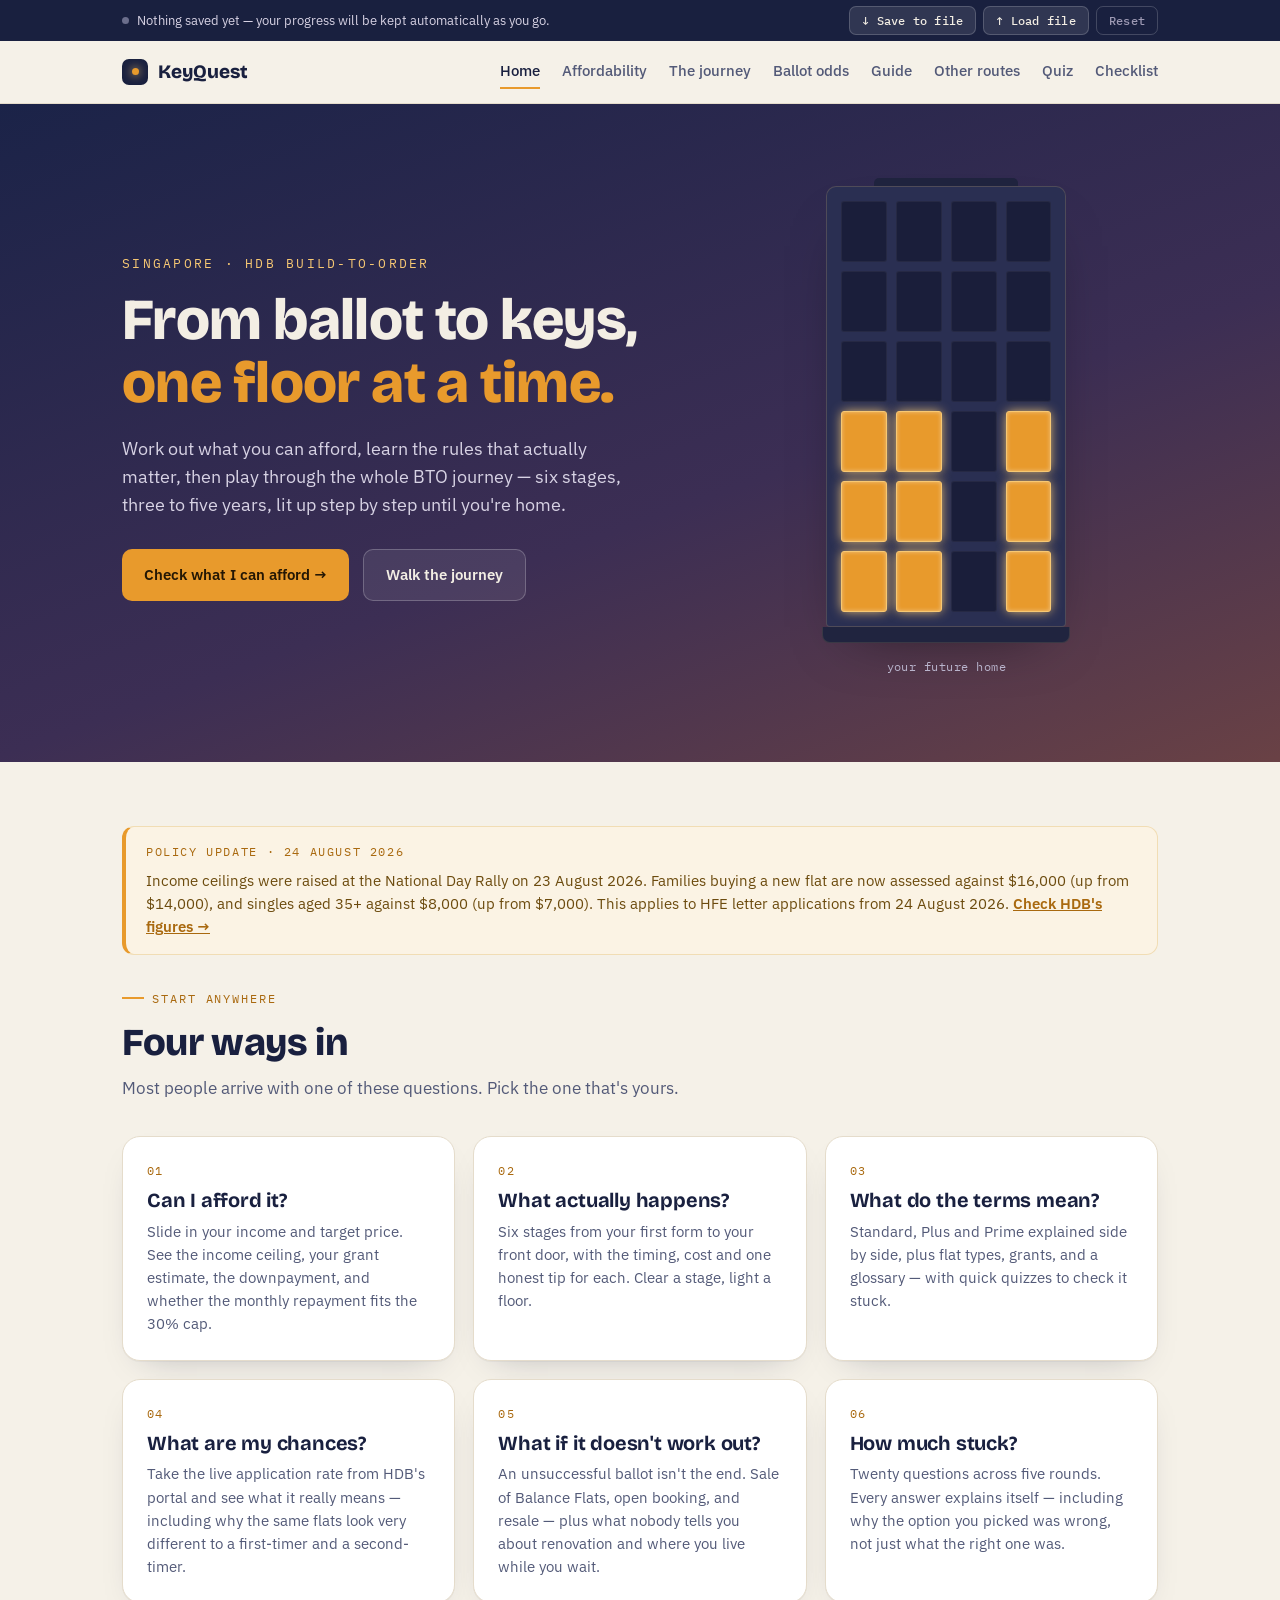
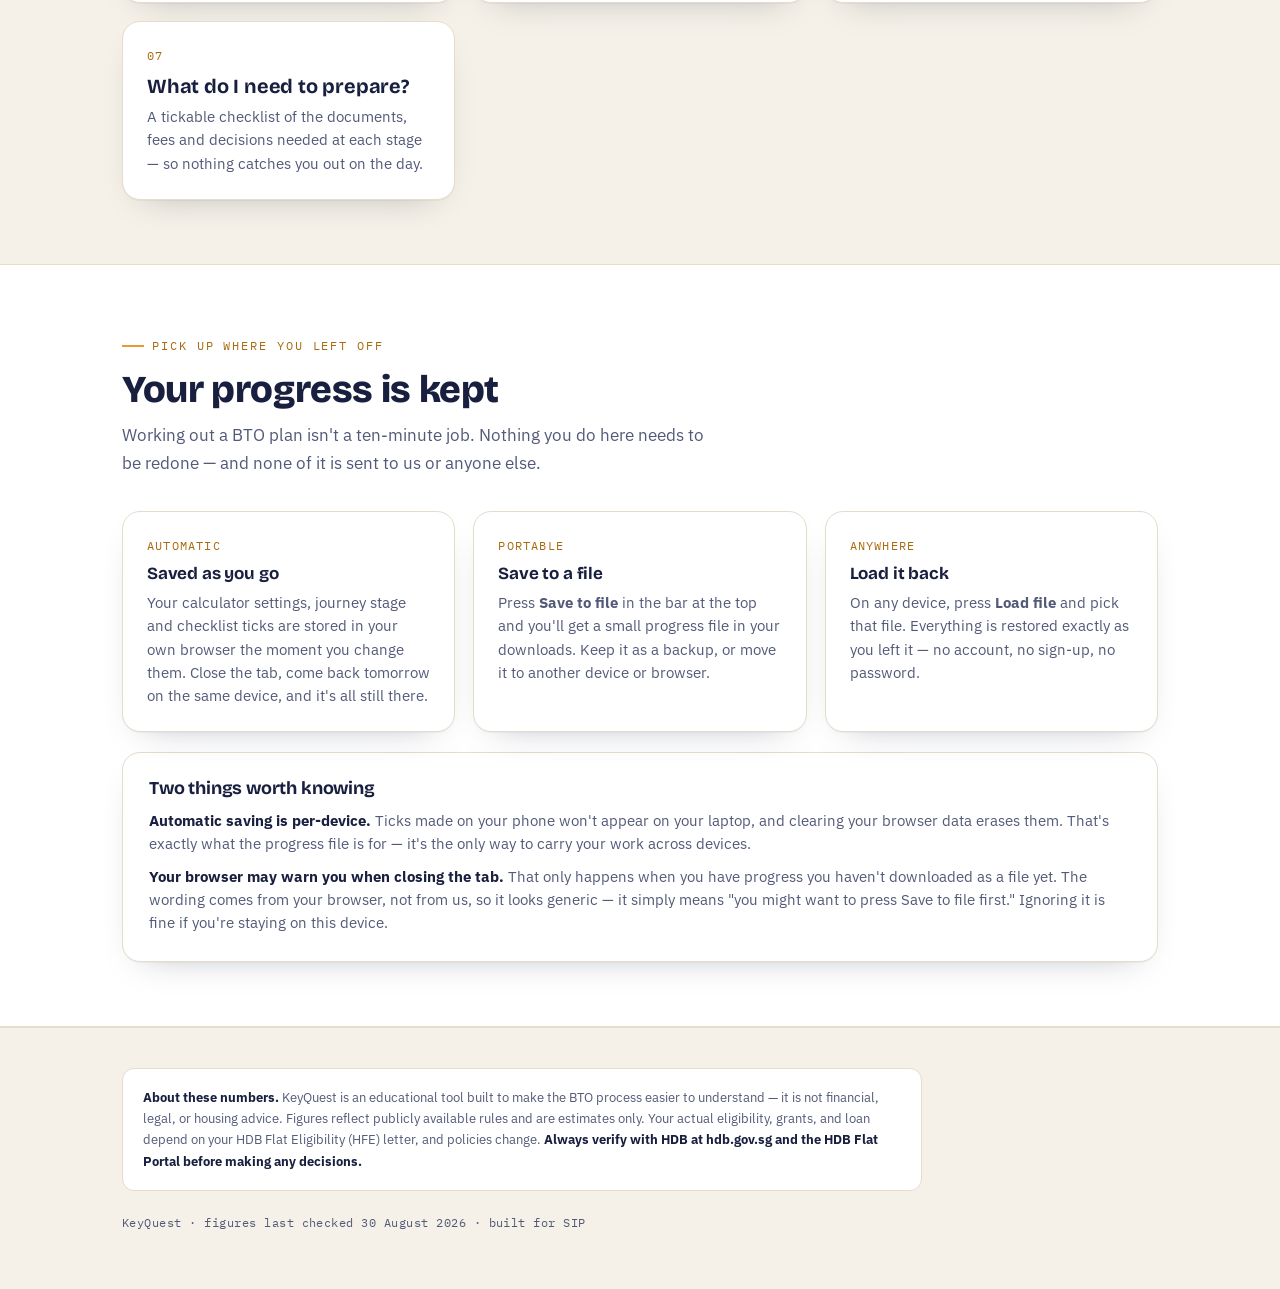
==== commit 4e65cfdb: "Fix three mobile layout bugs" ====
--- a/index.html
+++ b/index.html
@@ -26,7 +26,7 @@
 <link rel="preconnect" href="https://fonts.googleapis.com">
 <link rel="preconnect" href="https://fonts.gstatic.com" crossorigin>
 <link href="https://fonts.googleapis.com/css2?family=Bricolage+Grotesque:opsz,wght@12..96,500;12..96,700;12..96,800&family=IBM+Plex+Mono:wght@400;500;600&family=IBM+Plex+Sans:wght@400;500;600&display=swap" rel="stylesheet">
-<link rel="stylesheet" href="css/style.css?v=0.8">
+<link rel="stylesheet" href="css/style.css?v=1.0">
 </head>
 <body>
 
@@ -145,11 +145,11 @@
   </div>
 </section>
 
-<script src="data/bto-data.js?v=0.8"></script>
-<script src="js/block.js?v=0.8"></script>
-<script src="js/progress.js?v=0.8"></script>
-<script src="js/nav.js?v=0.8"></script>
-<script src="js/sources.js?v=0.8"></script>
+<script src="data/bto-data.js?v=0.10"></script>
+<script src="js/block.js?v=0.10"></script>
+<script src="js/progress.js?v=0.10"></script>
+<script src="js/nav.js?v=0.10"></script>
+<script src="js/sources.js?v=0.10"></script>
 <script>
   const heroBlock = document.getElementById("heroBlock");
   buildBlock(heroBlock, 6, 4);
--- a/css/style.css
+++ b/css/style.css
@@ -37,11 +37,23 @@
   font-weight:800; font-size:19px; text-decoration:none; white-space:nowrap}
 .key-dot{width:26px; height:26px; border-radius:7px; background:var(--ink); display:grid; place-items:center; flex:none}
 .key-dot span{width:7px; height:7px; border-radius:50%; background:var(--amber); box-shadow:0 0 10px var(--amber-glow)}
-.nav-links{display:flex; gap:22px; font-size:14.5px; font-weight:500; overflow-x:auto; scrollbar-width:none}
+/* With nine pages the links overflow a phone screen. Let the row scroll
+   horizontally instead of clipping — without this, everything past the
+   third item is unreachable on mobile. Scrollbar hidden; a fade on the
+   right edge hints there's more. */
+.nav-links{display:flex; gap:22px; font-size:14.5px; font-weight:500;
+  overflow-x:auto; scrollbar-width:none; -webkit-overflow-scrolling:touch;
+  flex:1; justify-content:flex-end}
 .nav-links::-webkit-scrollbar{display:none}
 .nav-links a{text-decoration:none; color:var(--ink-soft); white-space:nowrap; padding:4px 0; border-bottom:2px solid transparent}
 .nav-links a:hover{color:var(--ink)}
 .nav-links a.active{color:var(--ink); border-bottom-color:var(--amber)}
+@media(max-width:860px){
+  .nav-links{justify-content:flex-start; gap:18px;
+    -webkit-mask-image:linear-gradient(to right,#000 calc(100% - 24px),transparent);
+    mask-image:linear-gradient(to right,#000 calc(100% - 24px),transparent)}
+  .nav-in{gap:12px}
+}
 
 /* ---------- page header (inner pages) ---------- */
 .page-head{background:linear-gradient(160deg,var(--dusk-a) 0%,var(--dusk-b) 100%); color:#F3EEE4; padding:52px 0 56px}
@@ -52,11 +64,14 @@
 
 /* ---------- hero (homepage only) ---------- */
 .hero{background:linear-gradient(160deg,var(--dusk-a) 0%,var(--dusk-b) 58%,var(--dusk-c) 130%); color:#F3EEE4; overflow:hidden}
-.hero-in{display:grid; grid-template-columns:1.15fr .85fr; gap:40px; align-items:center; padding:74px 0 86px}
+/* padding-top/bottom only — a `padding` shorthand here would wipe out
+   .wrap's side gutters, since both classes sit on the same element */
+.hero-in{display:grid; grid-template-columns:1.15fr .85fr; gap:40px; align-items:center;
+  padding-top:74px; padding-bottom:86px}
 .hero h1{font-size:clamp(34px,5.4vw,58px); font-weight:800}
 .hero h1 em{font-style:normal; color:var(--amber)}
 .hero p{font-size:17.5px; color:#D7D2E4; max-width:46ch; margin:20px 0 30px}
-@media(max-width:860px){.hero-in{grid-template-columns:1fr; padding:54px 0 64px}}
+@media(max-width:860px){.hero-in{grid-template-columns:1fr; padding-top:54px; padding-bottom:64px}}
 
 /* ---------- buttons ---------- */
 .cta-row{display:flex; gap:14px; flex-wrap:wrap}
@@ -162,6 +177,15 @@
 @media(max-width:860px){.jcols{grid-template-columns:1fr}}
 .jblock-card{background:linear-gradient(165deg,var(--dusk-a),var(--dusk-b)); border-radius:var(--r-lg);
   padding:28px 24px 22px; position:sticky; top:80px}
+/* Sticky only works while the block sits in its own column. Once the layout
+   stacks on mobile, a pinned block scrolls over the stage card below it and
+   the two appear to merge. Let it scroll normally and shrink it. */
+@media(max-width:860px){
+  .jblock-card{position:static; top:auto; padding:22px 20px 18px}
+  .block{width:170px}
+  .block-label{margin-top:10px}
+  .jprogress{margin-top:12px}
+}
 .jprogress{margin-top:18px; color:#CFC9DE; font-family:"IBM Plex Mono",monospace; font-size:12.5px; text-align:center}
 .jbar{height:7px; border-radius:99px; background:rgba(255,255,255,.12); overflow:hidden; margin-top:10px}
 .jbar-fill{height:100%; width:0; background:linear-gradient(90deg,var(--amber),var(--amber-glow));
@@ -464,3 +488,49 @@
 .sum-bar-fill{height:100%; border-radius:99px; background:linear-gradient(90deg,var(--amber),var(--amber-glow));
   transition:width .6s ease}
 .summary .tip a{color:var(--amber-deep); font-weight:600}
+
+/* borrow-amount shortcuts */
+.borrow-actions{display:flex; gap:8px; flex-wrap:wrap; margin-top:10px}
+.mini-btn{font-family:"IBM Plex Mono",monospace; font-size:11.5px; font-weight:500;
+  background:var(--paper); color:var(--ink-soft); border:1px solid var(--line);
+  padding:6px 12px; border-radius:7px; cursor:pointer; transition:border-color .15s ease, color .15s ease}
+.mini-btn:hover{border-color:var(--amber); color:var(--amber-deep)}
+
+/* ============================================================
+   Mobile navigation
+   Eight pages won't fit across a phone. Above 900px they sit inline;
+   below that a labelled button opens them as a panel, so nothing is
+   hidden off the edge of the screen.
+   ============================================================ */
+.sr-only{position:absolute; width:1px; height:1px; padding:0; margin:-1px; overflow:hidden;
+  clip:rect(0,0,0,0); white-space:nowrap; border:0}
+
+.nav-toggle{display:none; align-items:center; gap:10px; background:var(--surface);
+  border:1px solid var(--line); border-radius:9px; padding:7px 12px; cursor:pointer;
+  font-family:inherit; font-size:14px; font-weight:600; color:var(--ink); max-width:60vw}
+.nav-toggle:hover{border-color:var(--amber)}
+.nav-current{white-space:nowrap; overflow:hidden; text-overflow:ellipsis}
+.nav-burger{display:flex; flex-direction:column; justify-content:center; gap:3.5px; flex:none;
+  width:16px; height:14px}
+.nav-burger span{display:block; height:2px; width:100%; background:var(--ink); border-radius:2px;
+  transition:transform .2s ease, opacity .2s ease}
+.nav-toggle.open .nav-burger span:nth-child(1){transform:translateY(5.5px) rotate(45deg)}
+.nav-toggle.open .nav-burger span:nth-child(2){opacity:0}
+.nav-toggle.open .nav-burger span:nth-child(3){transform:translateY(-5.5px) rotate(-45deg)}
+
+.nav-menu{background:var(--surface); border-bottom:1px solid var(--line);
+  box-shadow:0 14px 28px -20px rgba(25,32,63,.4)}
+.nav-menu-in{display:grid; grid-template-columns:1fr 1fr; gap:2px; padding-top:8px; padding-bottom:12px}
+.nav-menu-in a{text-decoration:none; color:var(--ink-soft); font-size:15px; font-weight:500;
+  padding:12px 14px; border-radius:9px; border-left:3px solid transparent}
+.nav-menu-in a:hover{background:var(--paper); color:var(--ink)}
+.nav-menu-in a.active{color:var(--ink); font-weight:600; background:#FBF3E4; border-left-color:var(--amber)}
+
+@media(max-width:900px){
+  .nav-links{display:none}
+  .nav-toggle{display:inline-flex}
+}
+@media(max-width:420px){
+  .nav-menu-in{grid-template-columns:1fr}
+  .brand{font-size:17px}
+}
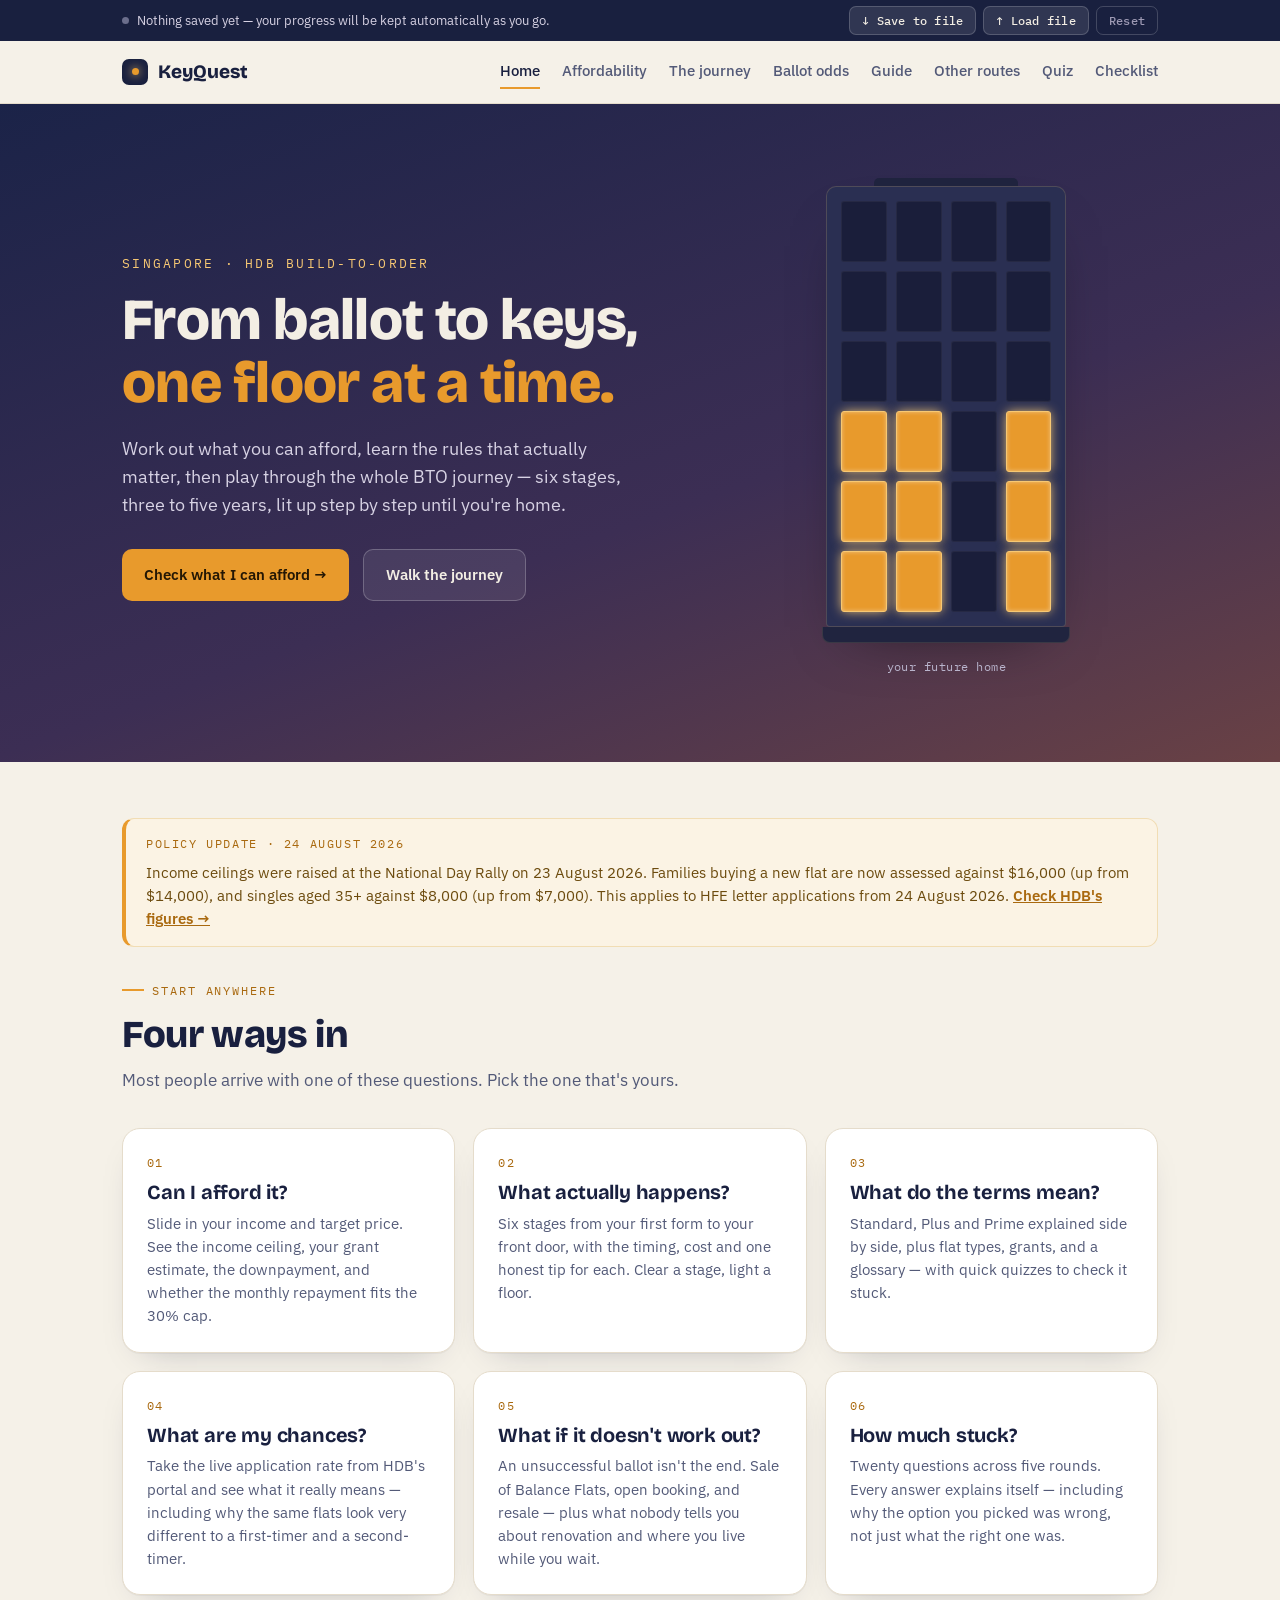
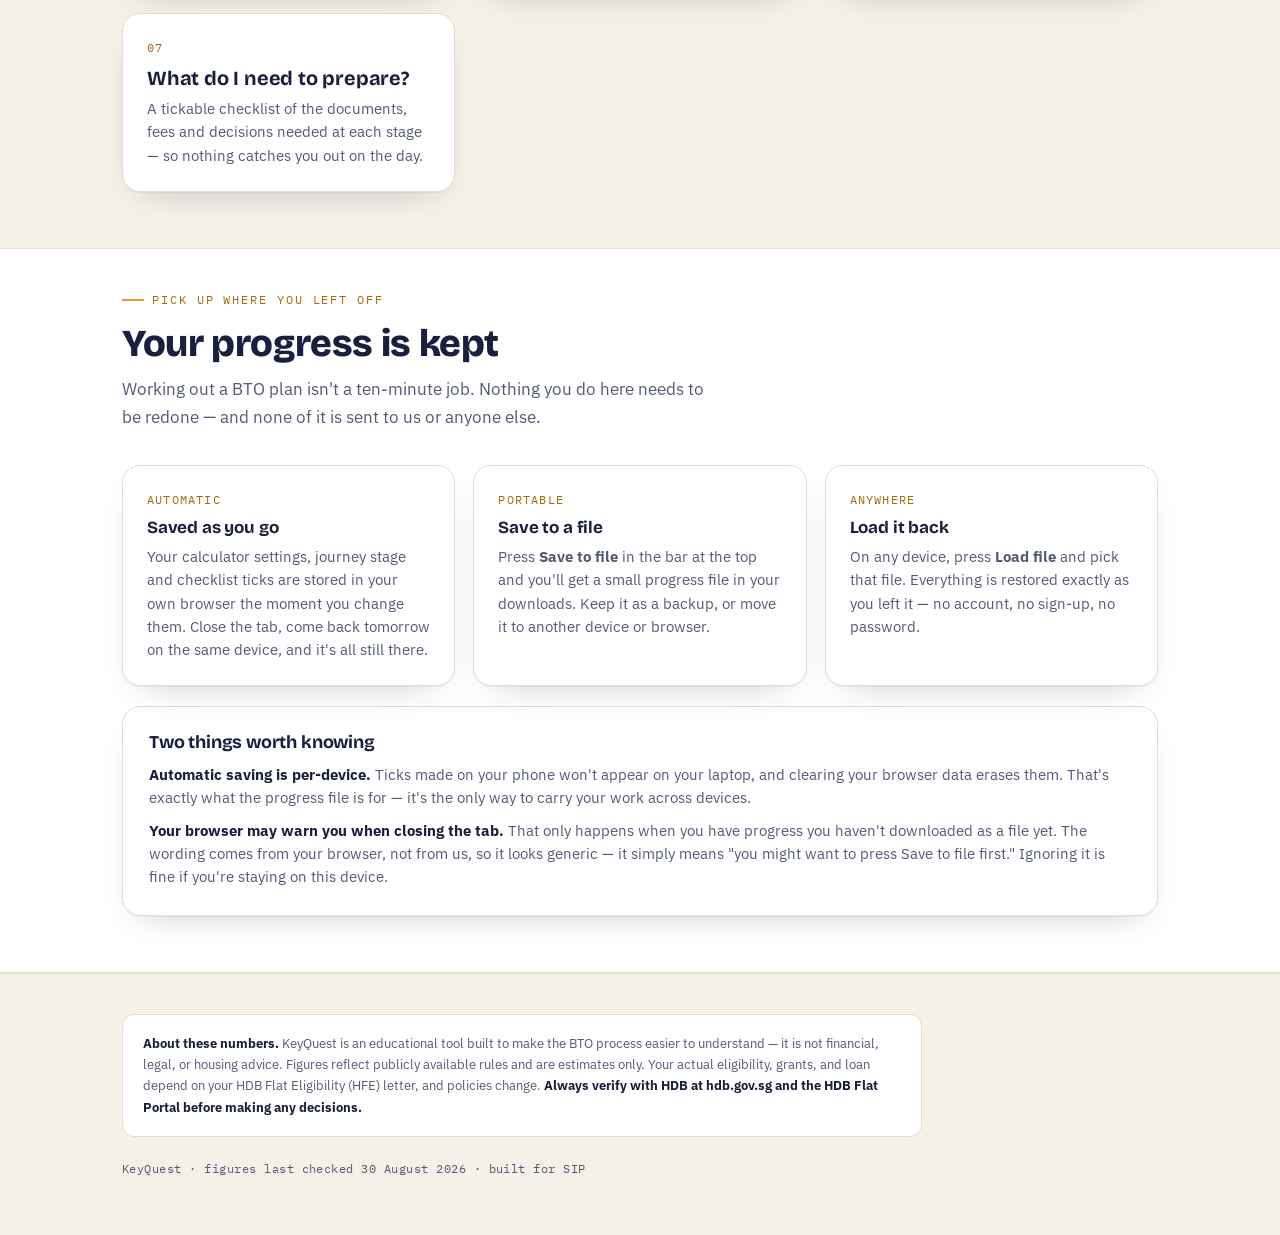
==== commit c7a60ed9: "Fix guide layout" ====
--- a/index.html
+++ b/index.html
@@ -26,7 +26,7 @@
 <link rel="preconnect" href="https://fonts.googleapis.com">
 <link rel="preconnect" href="https://fonts.gstatic.com" crossorigin>
 <link href="https://fonts.googleapis.com/css2?family=Bricolage+Grotesque:opsz,wght@12..96,500;12..96,700;12..96,800&family=IBM+Plex+Mono:wght@400;500;600&family=IBM+Plex+Sans:wght@400;500;600&display=swap" rel="stylesheet">
-<link rel="stylesheet" href="css/style.css?v=1.0">
+<link rel="stylesheet" href="css/style.css?v=0.12">
 </head>
 <body>
 
@@ -145,11 +145,11 @@
   </div>
 </section>
 
-<script src="data/bto-data.js?v=0.10"></script>
-<script src="js/block.js?v=0.10"></script>
-<script src="js/progress.js?v=0.10"></script>
-<script src="js/nav.js?v=0.10"></script>
-<script src="js/sources.js?v=0.10"></script>
+<script src="data/bto-data.js?v=0.12"></script>
+<script src="js/block.js?v=0.12"></script>
+<script src="js/progress.js?v=0.12"></script>
+<script src="js/nav.js?v=0.12"></script>
+<script src="js/sources.js?v=0.12"></script>
 <script>
   const heroBlock = document.getElementById("heroBlock");
   buildBlock(heroBlock, 6, 4);
--- a/css/style.css
+++ b/css/style.css
@@ -106,7 +106,11 @@
   margin-top:14px; letter-spacing:.04em}
 
 /* ---------- sections ---------- */
-section{padding:64px 0}
+section{padding:56px 0}
+/* Pages like the guide stack five sections in a row. Full padding on both
+   sides of the join leaves a gap that reads as a mistake, so halve the
+   second one. */
+section + section{padding-top:34px}
 .sec-head{max-width:60ch; margin-bottom:34px}
 .sec-eyebrow{display:inline-flex; align-items:center; gap:8px; font-family:"IBM Plex Mono",monospace;
   font-size:12px; letter-spacing:.16em; text-transform:uppercase; color:var(--amber-deep); margin-bottom:14px}
@@ -196,7 +200,8 @@
 .stage-card h3{font-size:26px; font-weight:800; margin:8px 0 4px}
 .stage-meta{display:flex; gap:8px; flex-wrap:wrap; margin:14px 0 18px}
 .tag{font-family:"IBM Plex Mono",monospace; font-size:11.5px; padding:5px 11px; border-radius:99px;
-  background:var(--paper); border:1px solid var(--line); color:var(--ink-soft)}
+  background:var(--paper); border:1px solid var(--line); color:var(--ink-soft);
+  max-width:100%; overflow-wrap:anywhere}
 .stage-card>p{font-size:15.5px; color:#3b4060; margin:0 0 16px}
 .tip{background:#FBF3E4; border:1px solid #F1DDB4; border-radius:var(--r); padding:13px 15px;
   font-size:13.5px; color:#7A5510; margin-top:auto}
@@ -400,11 +405,16 @@
 @media(max-width:820px){.schemes{grid-template-columns:1fr}}
 .scheme{background:var(--surface); border:1px solid var(--line); border-radius:var(--r-lg);
   padding:20px 22px; box-shadow:var(--shadow)}
-.scheme-head{display:flex; align-items:flex-start; justify-content:space-between; gap:12px;
-  flex-wrap:wrap; margin-bottom:12px}
+/* Title then quota, stacked. These quota strings run long ("Up to 30% of BTO
+   flats for first-timers; up to 5% BTO and 3% SBF for second-timers"), and a
+   pill sized to its content spills straight out of the card. Full width, and
+   allowed to wrap. */
+.scheme-head{display:flex; flex-direction:column; align-items:stretch; gap:10px; margin-bottom:12px}
 .scheme-head h4{font-family:"Bricolage Grotesque",sans-serif; font-weight:700; font-size:17px;
-  margin:0; line-height:1.2; flex:1; min-width:180px}
-.scheme-head .tag{flex:none; background:#FBF3E4; border-color:#F1DDB4; color:var(--amber-deep)}
+  margin:0; line-height:1.25}
+.scheme-head .tag{background:#FBF3E4; border-color:#F1DDB4; color:var(--amber-deep);
+  border-radius:9px; padding:7px 12px; white-space:normal; overflow-wrap:anywhere;
+  line-height:1.5; text-align:left}
 .scheme-who{font-size:14px; color:#3b4060; margin:0 0 10px; line-height:1.55}
 .scheme-who b{font-family:"IBM Plex Mono",monospace; font-size:11px; letter-spacing:.13em;
   text-transform:uppercase; color:var(--amber-deep); margin-right:6px}
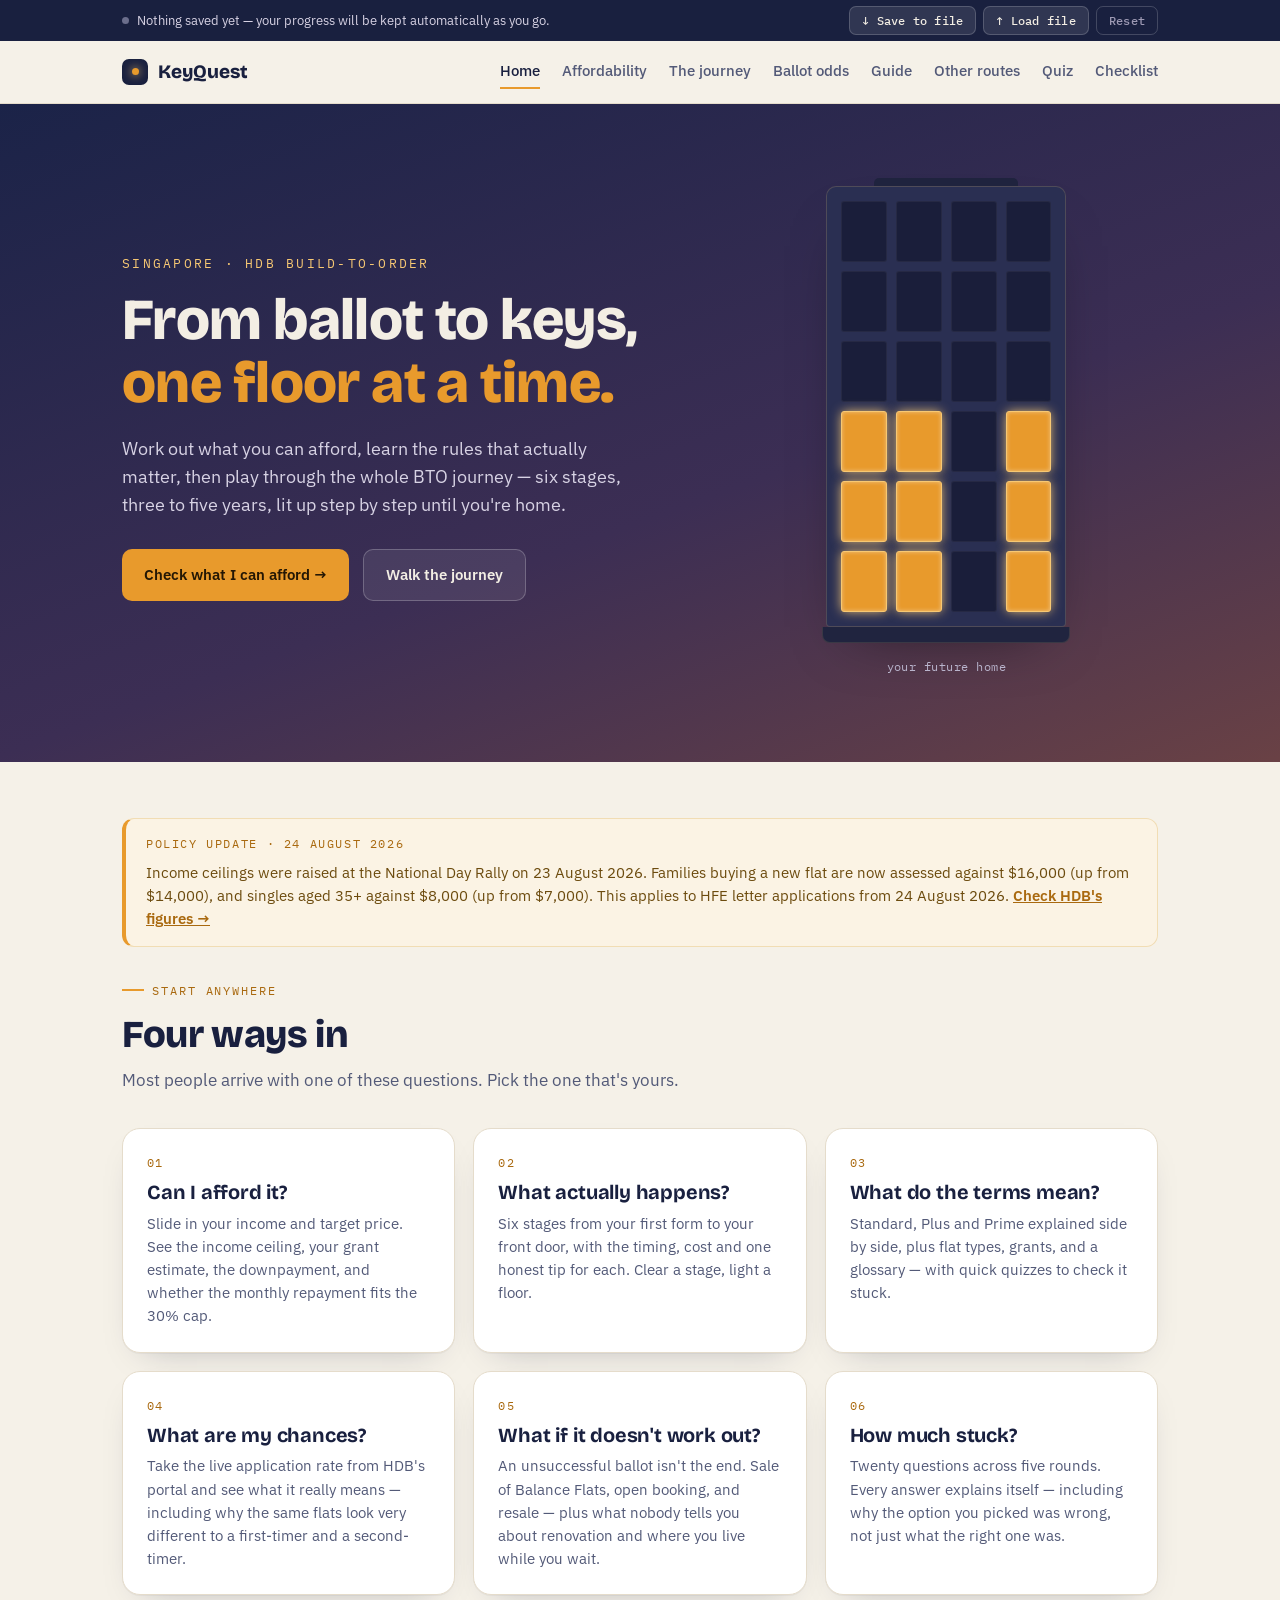
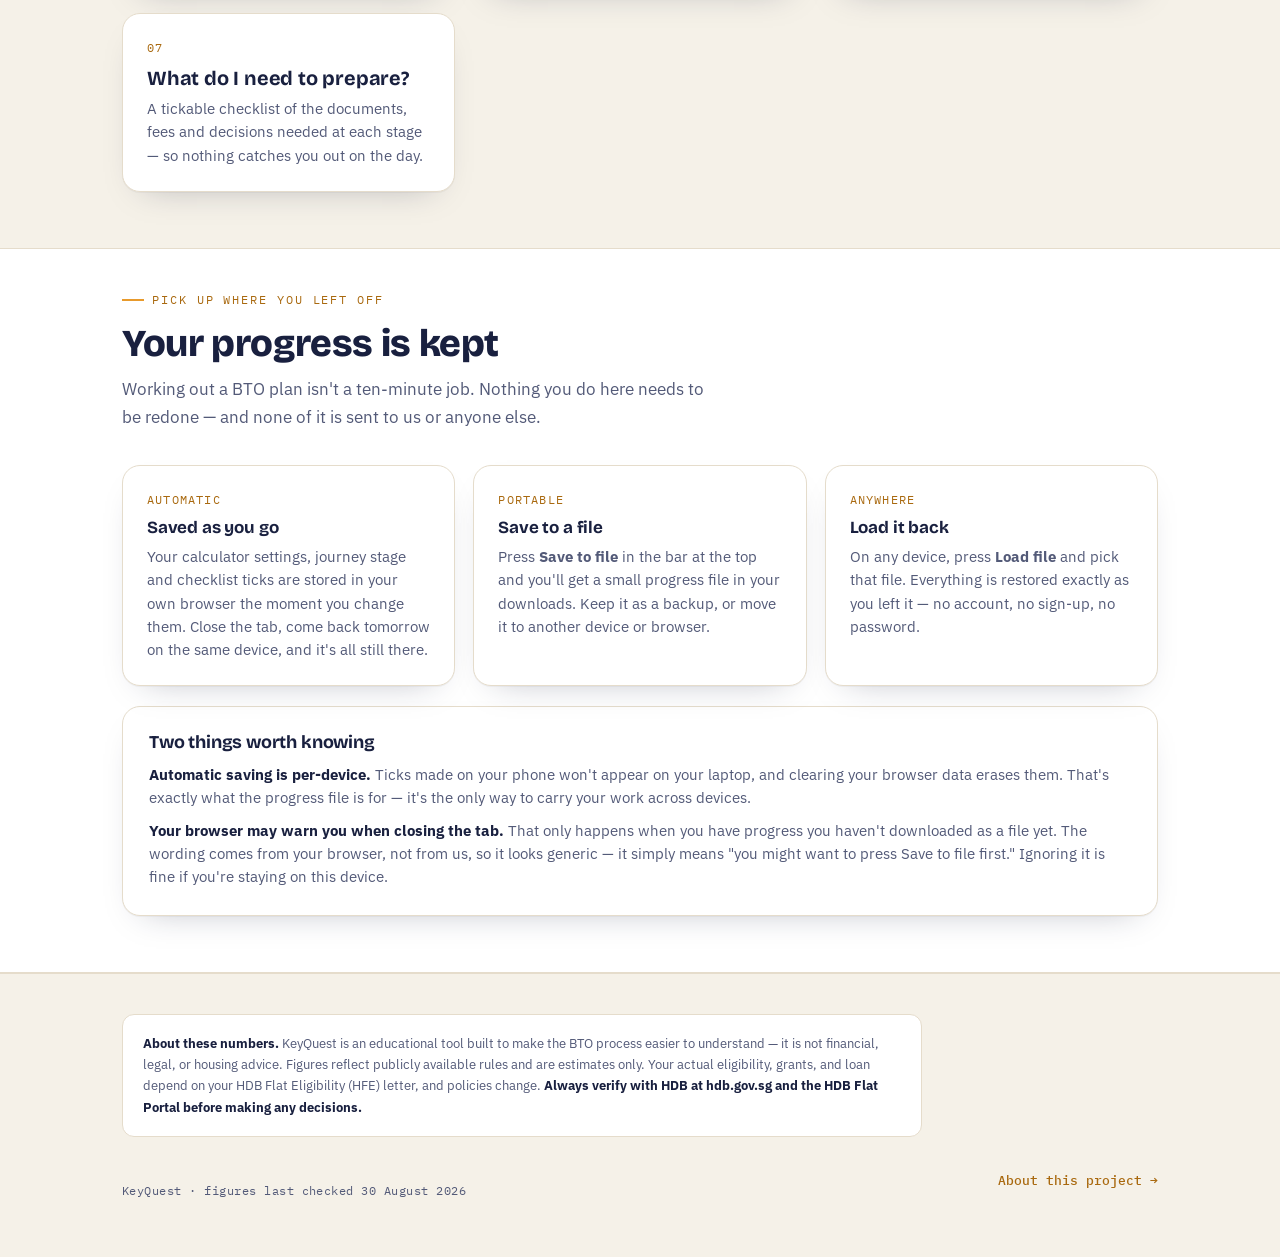
==== commit bf3fc295: "Add about.html with project background, sources and disclaimer" ====
--- a/index.html
+++ b/index.html
@@ -26,7 +26,7 @@
 <link rel="preconnect" href="https://fonts.googleapis.com">
 <link rel="preconnect" href="https://fonts.gstatic.com" crossorigin>
 <link href="https://fonts.googleapis.com/css2?family=Bricolage+Grotesque:opsz,wght@12..96,500;12..96,700;12..96,800&family=IBM+Plex+Mono:wght@400;500;600&family=IBM+Plex+Sans:wght@400;500;600&display=swap" rel="stylesheet">
-<link rel="stylesheet" href="css/style.css?v=0.12">
+<link rel="stylesheet" href="css/style.css?v=0.13">
 </head>
 <body>
 
@@ -145,11 +145,11 @@
   </div>
 </section>
 
-<script src="data/bto-data.js?v=0.12"></script>
-<script src="js/block.js?v=0.12"></script>
-<script src="js/progress.js?v=0.12"></script>
-<script src="js/nav.js?v=0.12"></script>
-<script src="js/sources.js?v=0.12"></script>
+<script src="data/bto-data.js?v=0.13"></script>
+<script src="js/block.js?v=0.13"></script>
+<script src="js/progress.js?v=0.13"></script>
+<script src="js/nav.js?v=0.13"></script>
+<script src="js/sources.js?v=0.13"></script>
 <script>
   const heroBlock = document.getElementById("heroBlock");
   buildBlock(heroBlock, 6, 4);
--- a/css/style.css
+++ b/css/style.css
@@ -544,3 +544,28 @@
   .nav-menu-in{grid-template-columns:1fr}
   .brand{font-size:17px}
 }
+
+/* ============================================================
+   About page
+   ============================================================ */
+.prose{max-width:68ch}
+.prose p{font-size:15.5px; color:#3b4060; line-height:1.7; margin:0 0 14px}
+.prose p:last-child{margin-bottom:0}
+
+.quote{margin:0 0 20px; padding:18px 22px; background:#FBF3E4; border:1px solid #F1DDB4;
+  border-left:4px solid var(--amber); border-radius:var(--r);
+  font-family:"Bricolage Grotesque",sans-serif; font-weight:500; font-size:18px;
+  line-height:1.45; color:#7A5510}
+
+.refs p{font-size:14px; color:var(--ink-soft); line-height:1.65; margin:0 0 12px;
+  padding-left:22px; text-indent:-22px}
+.refs p:last-child{margin-bottom:0}
+.refs a{color:var(--amber-deep); font-weight:600; text-decoration:none; white-space:nowrap}
+.refs a:hover{text-decoration:underline}
+
+/* footer row with the About link */
+.foot-row{display:flex; justify-content:space-between; align-items:center; gap:16px;
+  flex-wrap:wrap; margin-top:22px}
+.foot-link{font-family:"IBM Plex Mono",monospace; font-size:12.5px; color:var(--amber-deep);
+  text-decoration:none; font-weight:500}
+.foot-link:hover{text-decoration:underline}
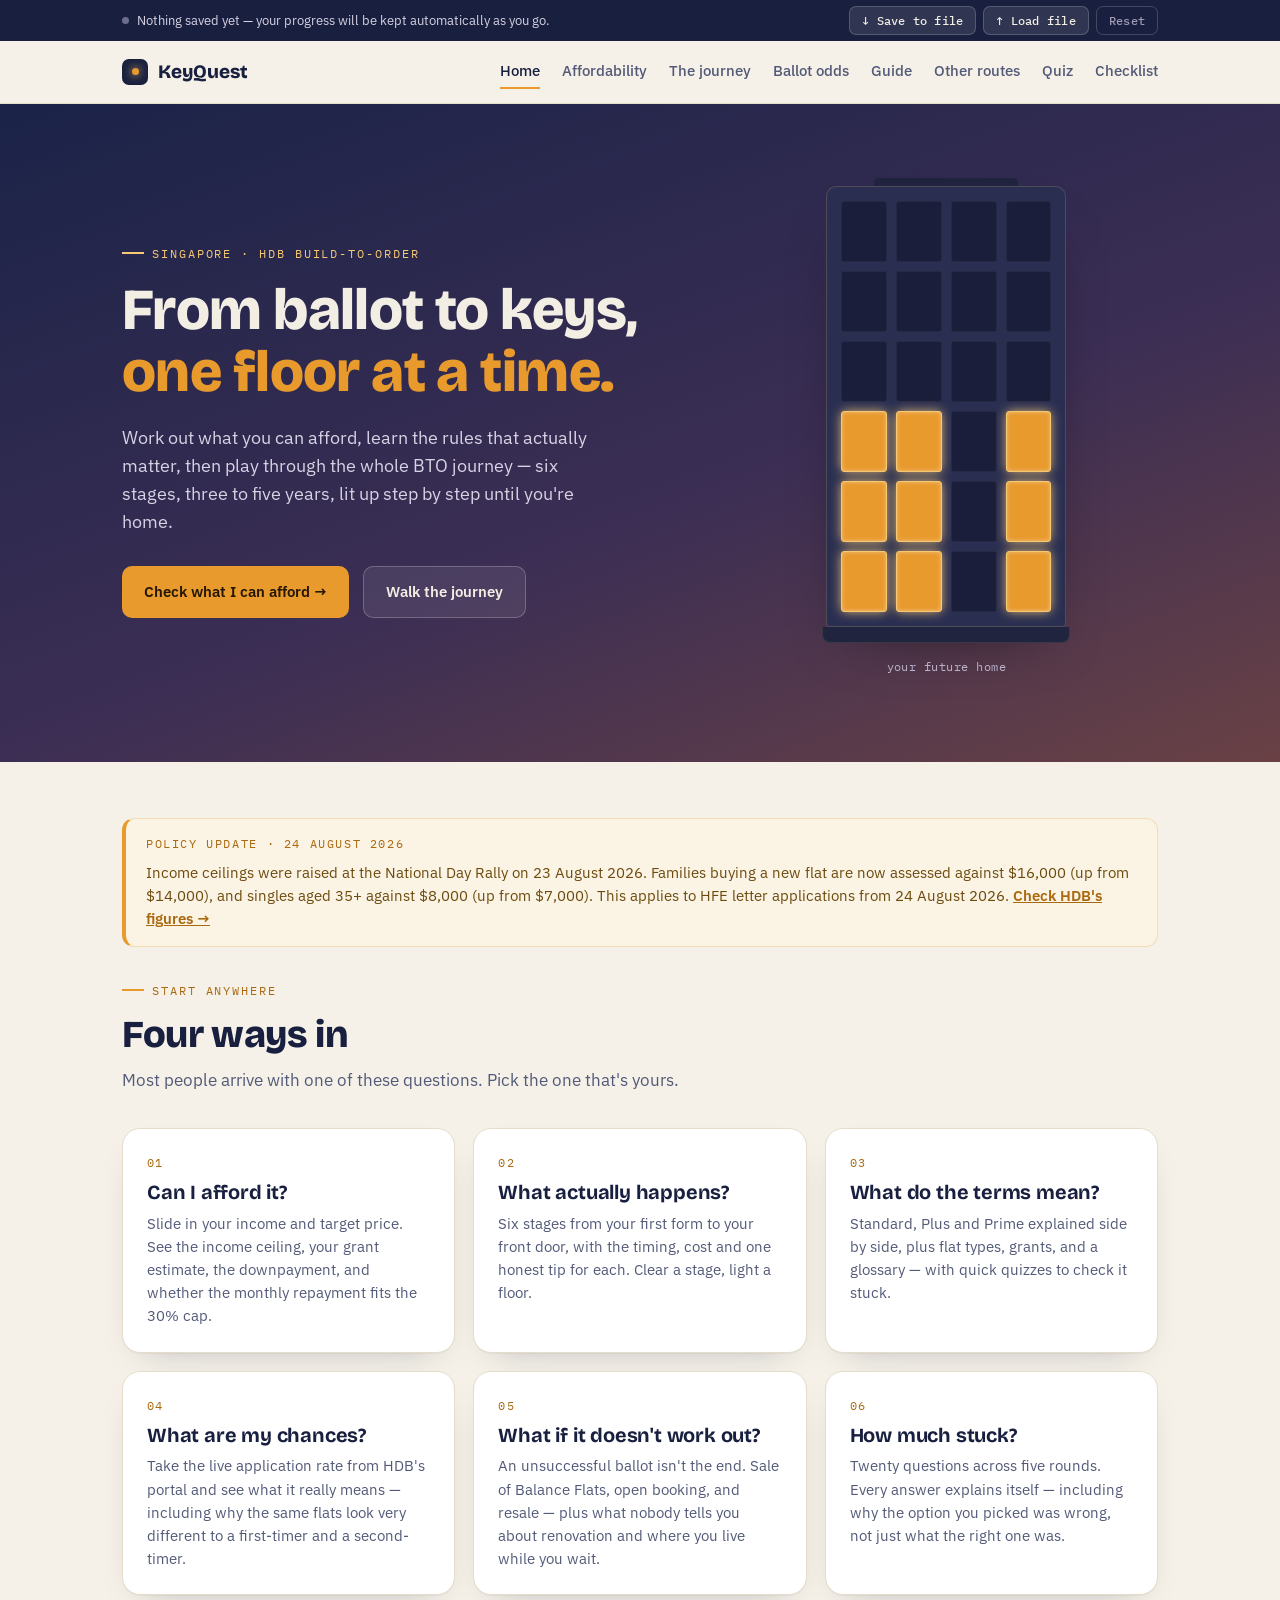
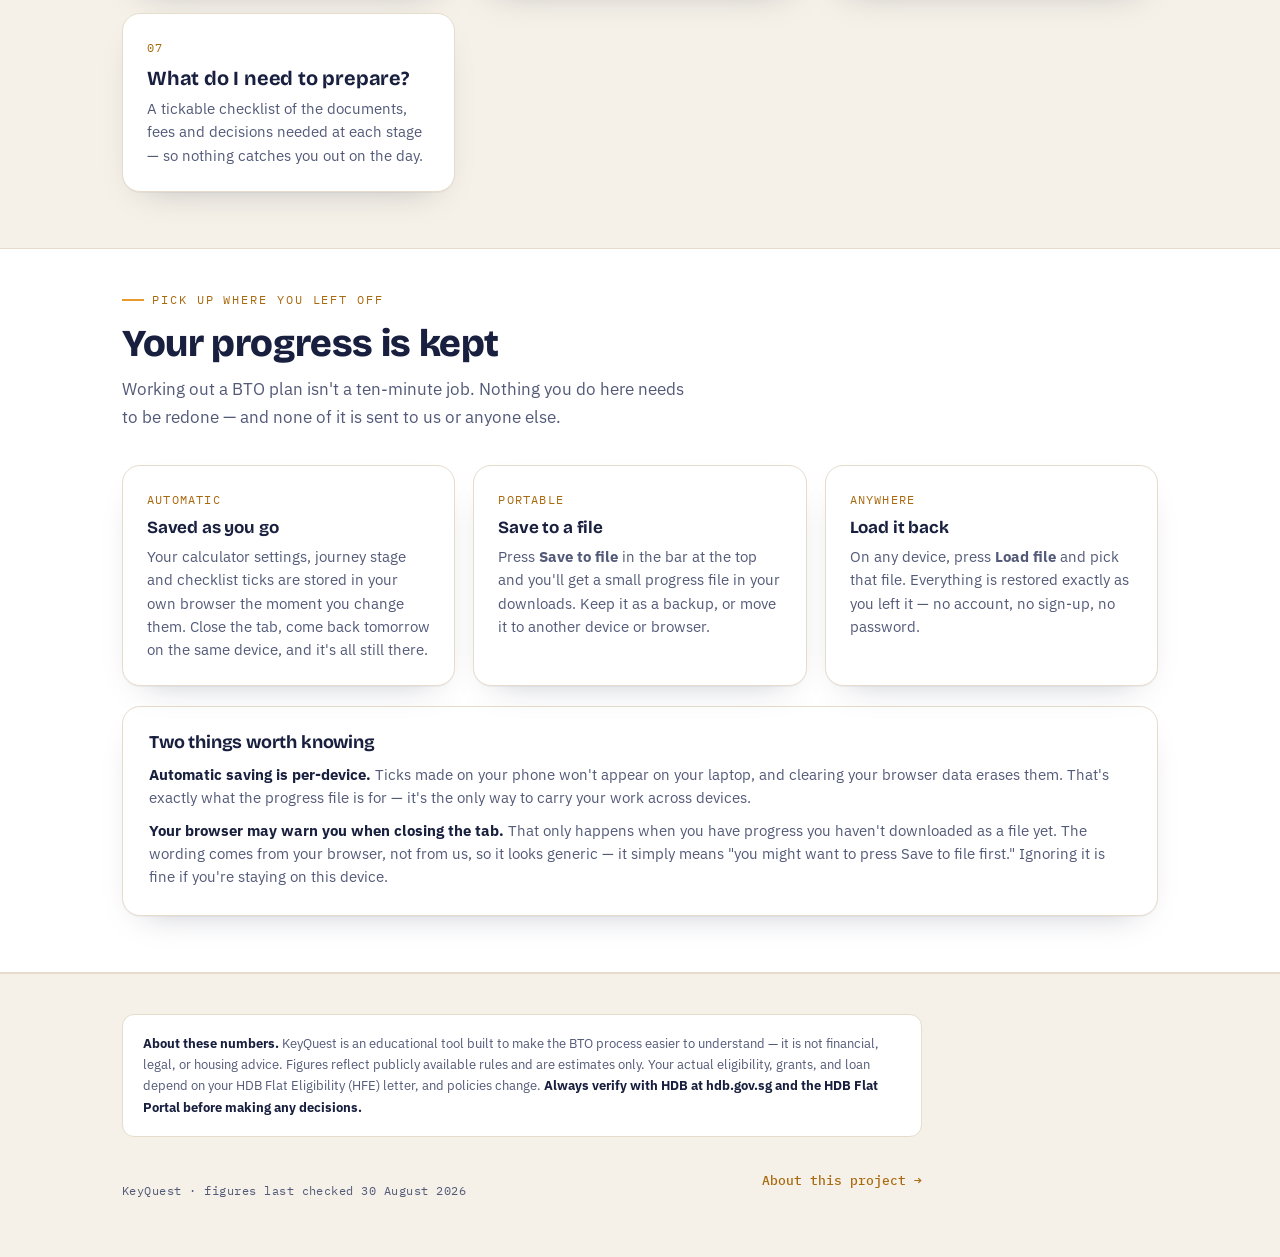
==== commit d574c6df: "Standardise text measure across all pages" ====
--- a/index.html
+++ b/index.html
@@ -26,7 +26,7 @@
 <link rel="preconnect" href="https://fonts.googleapis.com">
 <link rel="preconnect" href="https://fonts.gstatic.com" crossorigin>
 <link href="https://fonts.googleapis.com/css2?family=Bricolage+Grotesque:opsz,wght@12..96,500;12..96,700;12..96,800&family=IBM+Plex+Mono:wght@400;500;600&family=IBM+Plex+Sans:wght@400;500;600&display=swap" rel="stylesheet">
-<link rel="stylesheet" href="css/style.css?v=0.13">
+<link rel="stylesheet" href="css/style.css?v=0.14">
 </head>
 <body>
 
@@ -145,11 +145,11 @@
   </div>
 </section>
 
-<script src="data/bto-data.js?v=0.13"></script>
-<script src="js/block.js?v=0.13"></script>
-<script src="js/progress.js?v=0.13"></script>
-<script src="js/nav.js?v=0.13"></script>
-<script src="js/sources.js?v=0.13"></script>
+<script src="data/bto-data.js?v=0.14"></script>
+<script src="js/block.js?v=0.14"></script>
+<script src="js/progress.js?v=0.14"></script>
+<script src="js/nav.js?v=0.14"></script>
+<script src="js/sources.js?v=0.14"></script>
 <script>
   const heroBlock = document.getElementById("heroBlock");
   buildBlock(heroBlock, 6, 4);
--- a/css/style.css
+++ b/css/style.css
@@ -12,6 +12,15 @@
   --dusk-a:#1B2348; --dusk-b:#3C2E54; --dusk-c:#8A4F3A;
   /* shape tokens */
   --r:12px; --r-lg:18px;
+  /* Text measure. In REM, not CH, on purpose: `ch` resolves against the
+     element's own font size, so 60ch on a 44px heading is a different
+     width from 60ch on a 16px paragraph — which is exactly how the page
+     header and the sections drifted apart. rem is root-relative, so one
+     token gives every block the same wrap point.
+     36rem = 576px, matching the 60ch the sections already used. */
+  --measure:36rem;        /* standard text column */
+  --measure-hero:30rem;   /* hero intro — deliberately tighter */
+  --measure-wide:50rem;   /* footer block */
   --shadow:0 1px 0 rgba(25,32,63,.04), 0 14px 34px -22px rgba(25,32,63,.35);
 }
 
@@ -57,10 +66,21 @@
 
 /* ---------- page header (inner pages) ---------- */
 .page-head{background:linear-gradient(160deg,var(--dusk-a) 0%,var(--dusk-b) 100%); color:#F3EEE4; padding:52px 0 56px}
+/* Cap every child at the same measure. Previously only the paragraph was
+   capped, so a long h1 ran the full 1080px while its own paragraph stopped
+   at ~570px — the two blocks never lined up. */
+.page-head .eyebrow,
+.page-head h1,
+.page-head p{max-width:var(--measure)}
 .page-head h1{font-size:clamp(30px,4.6vw,44px); font-weight:800}
-.page-head p{color:#D7D2E4; font-size:17px; max-width:56ch; margin:16px 0 0}
-.eyebrow{font-family:"IBM Plex Mono",monospace; font-size:12.5px; letter-spacing:.18em;
-  text-transform:uppercase; color:var(--amber-glow); margin-bottom:16px}
+.page-head p{color:#D7D2E4; font-size:17px; margin:16px 0 0}
+/* Same shape as .sec-eyebrow — the rule, the size and the tracking — so the
+   page header reads as the top of the same system rather than a separate
+   banner. Only the colour differs, for the dark background. */
+.eyebrow{display:inline-flex; align-items:center; gap:8px; font-family:"IBM Plex Mono",monospace;
+  font-size:12px; letter-spacing:.16em; text-transform:uppercase;
+  color:var(--amber-glow); margin-bottom:16px}
+.eyebrow::before{content:""; width:22px; height:2px; background:var(--amber-glow); flex:none}
 
 /* ---------- hero (homepage only) ---------- */
 .hero{background:linear-gradient(160deg,var(--dusk-a) 0%,var(--dusk-b) 58%,var(--dusk-c) 130%); color:#F3EEE4; overflow:hidden}
@@ -70,7 +90,7 @@
   padding-top:74px; padding-bottom:86px}
 .hero h1{font-size:clamp(34px,5.4vw,58px); font-weight:800}
 .hero h1 em{font-style:normal; color:var(--amber)}
-.hero p{font-size:17.5px; color:#D7D2E4; max-width:46ch; margin:20px 0 30px}
+.hero p{font-size:17.5px; color:#D7D2E4; max-width:var(--measure-hero); margin:20px 0 30px}
 @media(max-width:860px){.hero-in{grid-template-columns:1fr; padding-top:54px; padding-bottom:64px}}
 
 /* ---------- buttons ---------- */
@@ -111,7 +131,7 @@
    sides of the join leaves a gap that reads as a mistake, so halve the
    second one. */
 section + section{padding-top:34px}
-.sec-head{max-width:60ch; margin-bottom:34px}
+.sec-head{max-width:var(--measure); margin-bottom:34px}
 .sec-eyebrow{display:inline-flex; align-items:center; gap:8px; font-family:"IBM Plex Mono",monospace;
   font-size:12px; letter-spacing:.16em; text-transform:uppercase; color:var(--amber-deep); margin-bottom:14px}
 .sec-eyebrow::before{content:""; width:22px; height:2px; background:var(--amber)}
@@ -242,7 +262,7 @@
 /* ---------- footer ---------- */
 footer{padding:40px 0 56px; color:var(--ink-soft); font-size:13px; border-top:1px solid var(--line)}
 .disclaimer{background:var(--surface); border:1px solid var(--line); border-radius:var(--r);
-  padding:18px 20px; max-width:800px; line-height:1.65}
+  padding:18px 20px; max-width:var(--measure-wide); line-height:1.65}
 .disclaimer b{color:var(--ink)}
 .foot-mark{margin-top:22px; font-family:"IBM Plex Mono",monospace; font-size:12px; letter-spacing:.04em}
 
@@ -305,7 +325,7 @@
   align-items:center; gap:12px; transition:border-color .15s ease}
 .src-item:hover{border-color:var(--amber)}
 .src-item .arrow{color:var(--amber-deep); font-size:15px; flex:none}
-.src-note{font-size:13px; color:var(--ink-soft); margin-top:16px; max-width:70ch}
+.src-note{font-size:13px; color:var(--ink-soft); margin-top:16px; max-width:var(--measure)}
 
 /* ============================================================
    Ballot simulator
@@ -548,7 +568,7 @@
 /* ============================================================
    About page
    ============================================================ */
-.prose{max-width:68ch}
+.prose{max-width:var(--measure)}
 .prose p{font-size:15.5px; color:#3b4060; line-height:1.7; margin:0 0 14px}
 .prose p:last-child{margin-bottom:0}
 
@@ -564,8 +584,11 @@
 .refs a:hover{text-decoration:underline}
 
 /* footer row with the About link */
+/* Same width as the disclaimer above it. Without this the row spans the full
+   1080px of .wrap while the disclaimer stops at 800px, so space-between
+   flings the About link 280px past the edge of the block it belongs to. */
 .foot-row{display:flex; justify-content:space-between; align-items:center; gap:16px;
-  flex-wrap:wrap; margin-top:22px}
+  flex-wrap:wrap; margin-top:22px; max-width:var(--measure-wide)}
 .foot-link{font-family:"IBM Plex Mono",monospace; font-size:12.5px; color:var(--amber-deep);
   text-decoration:none; font-weight:500}
 .foot-link:hover{text-decoration:underline}
